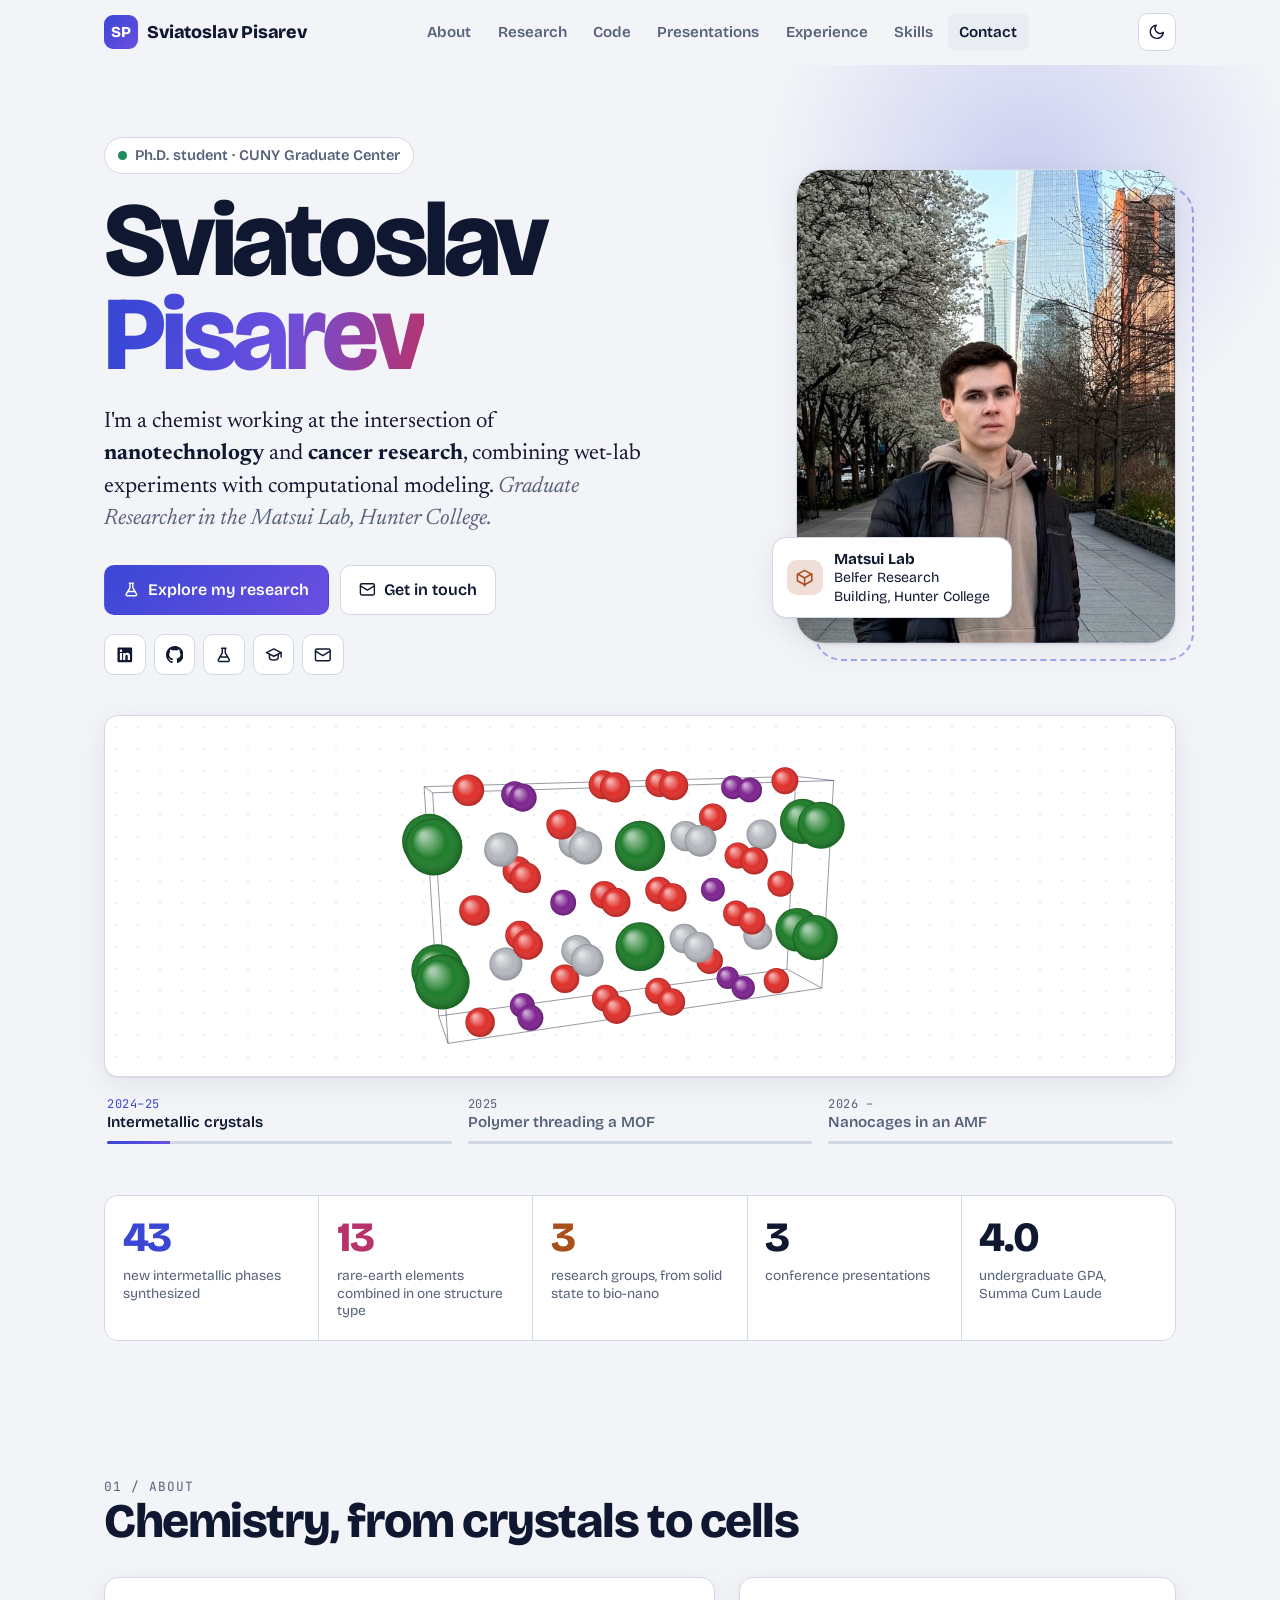
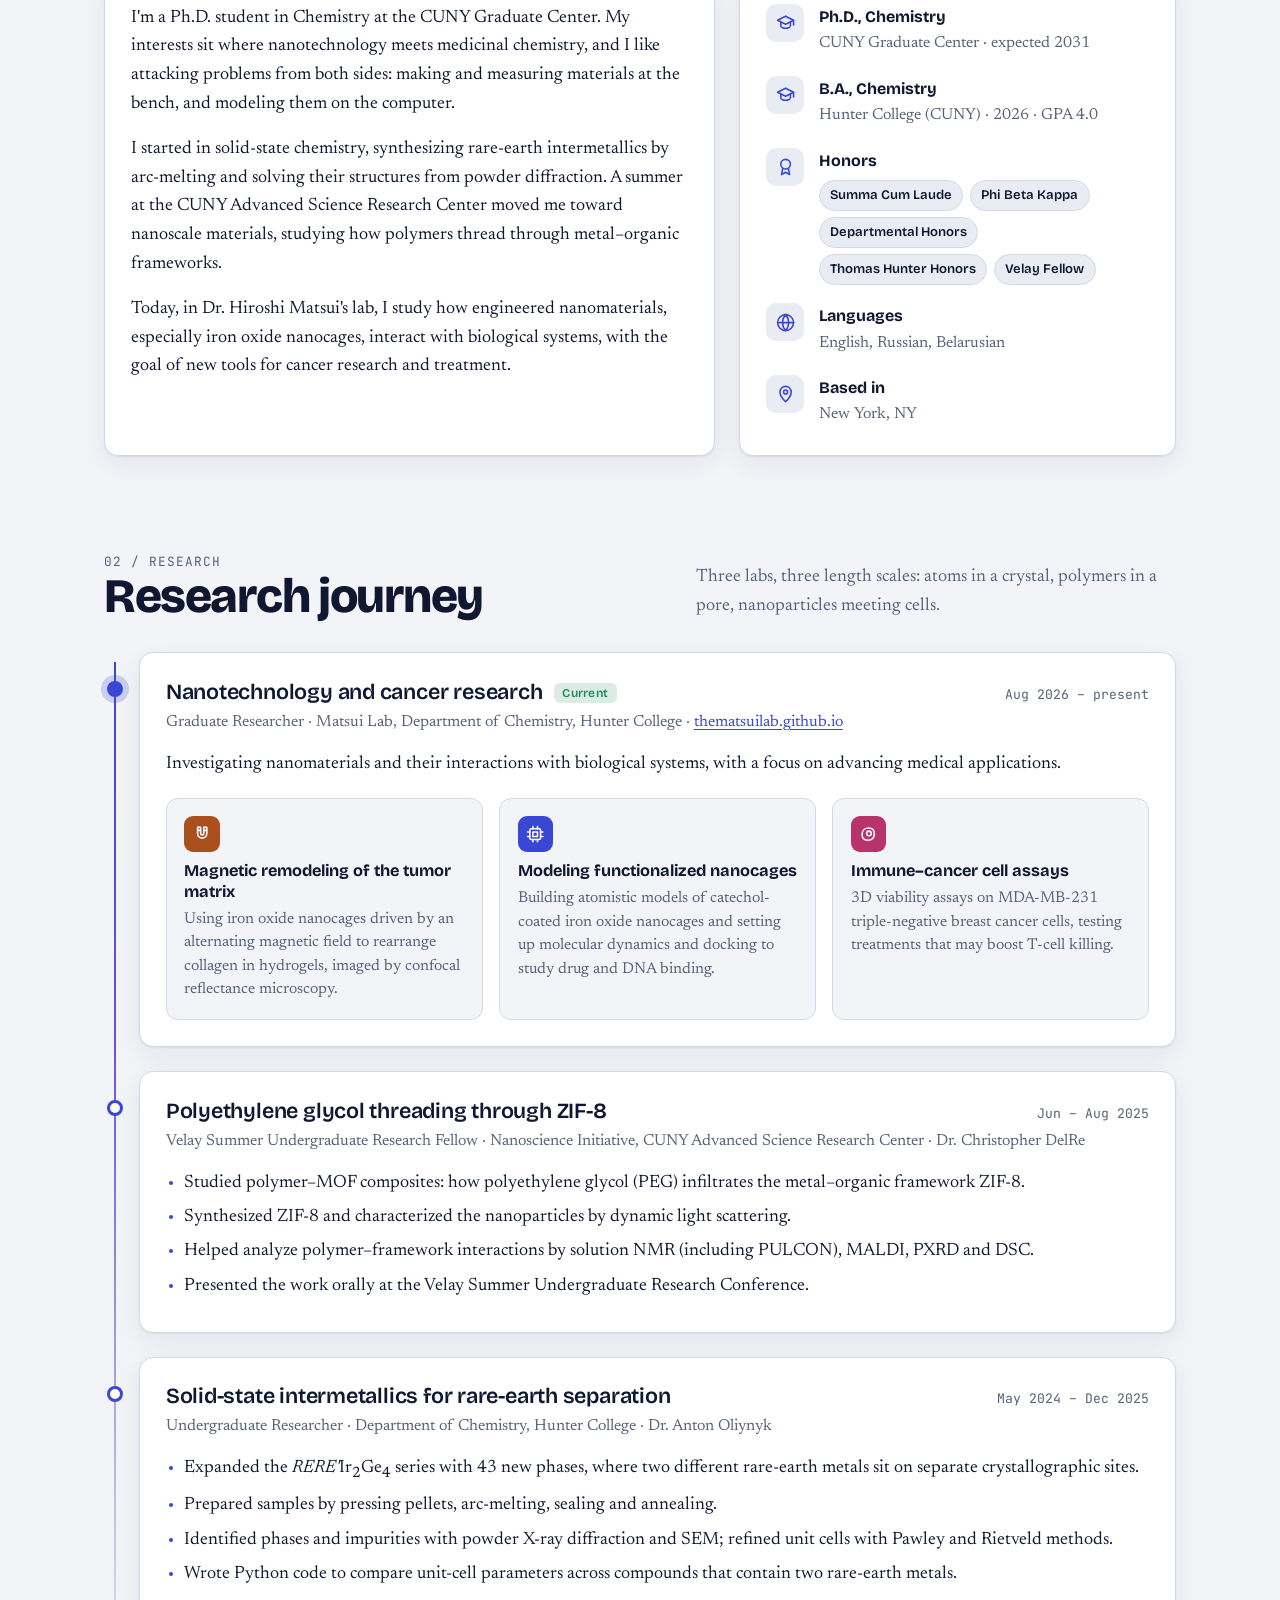
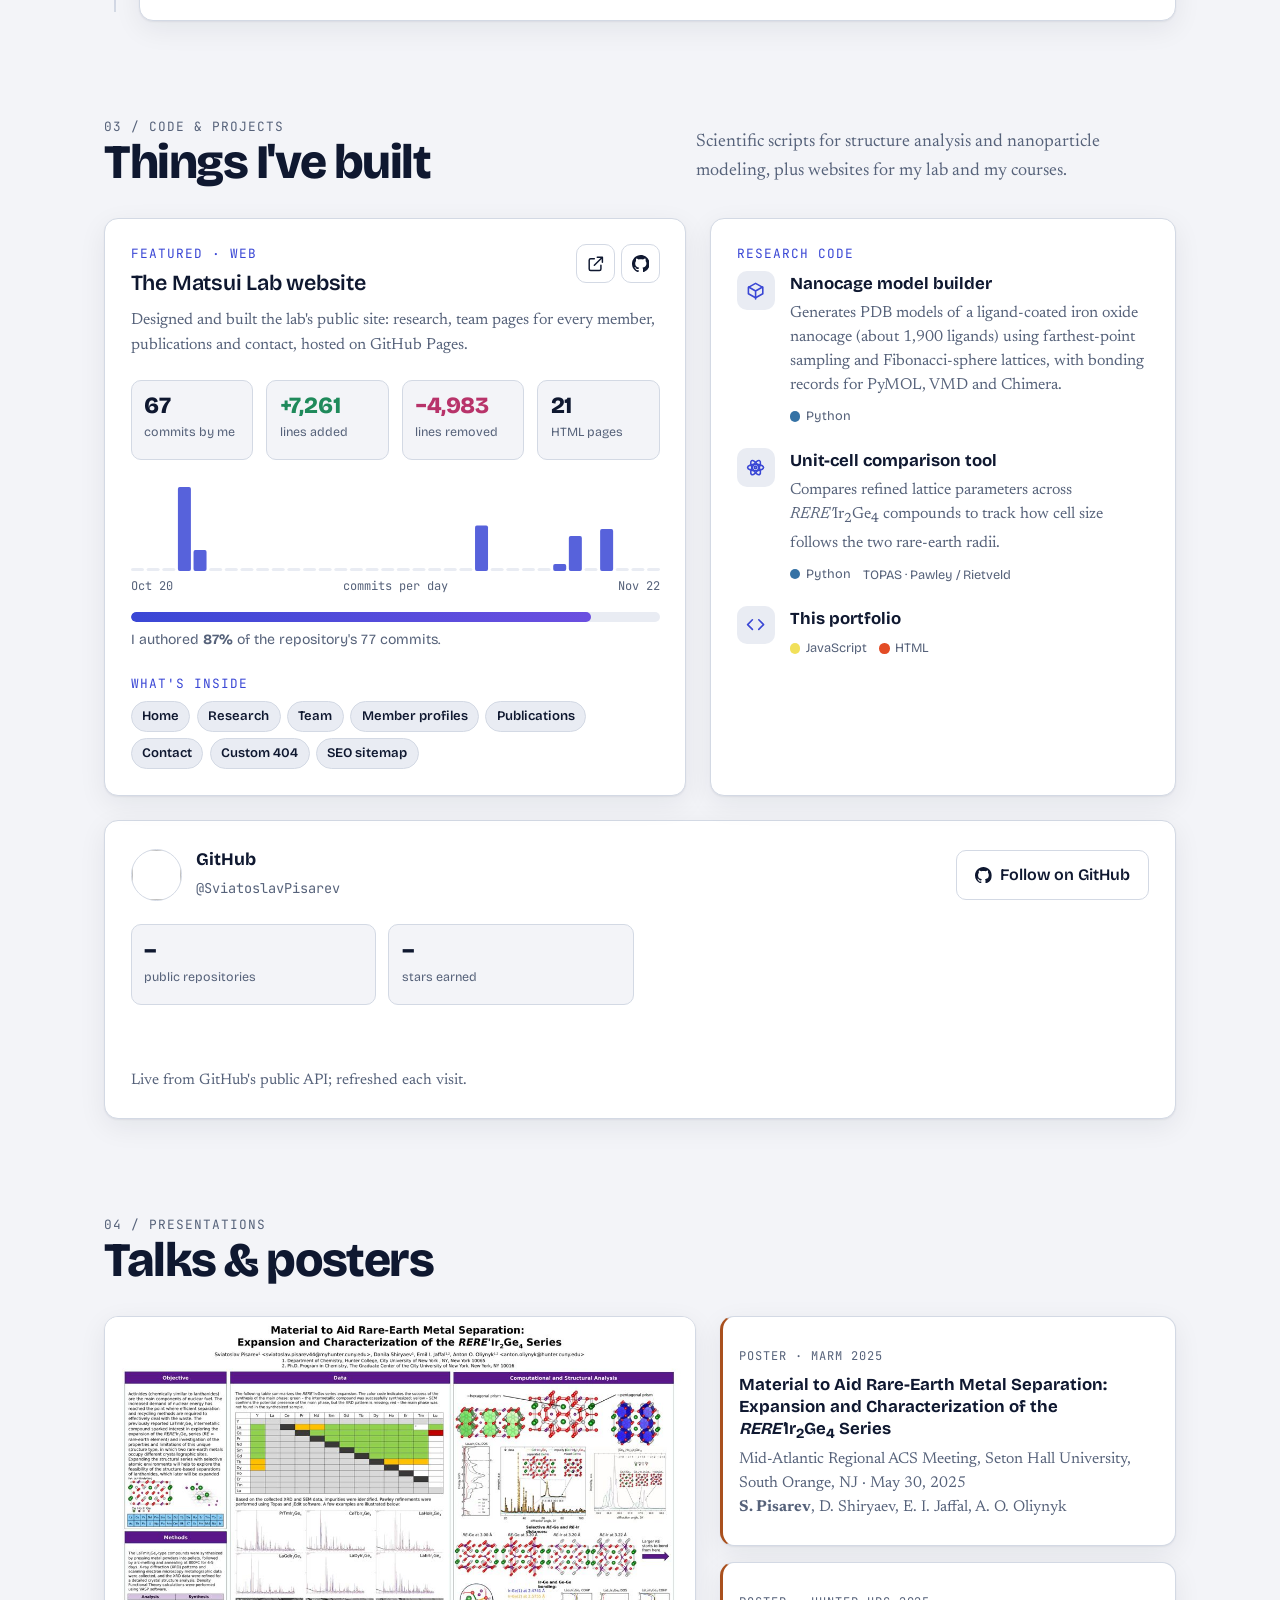
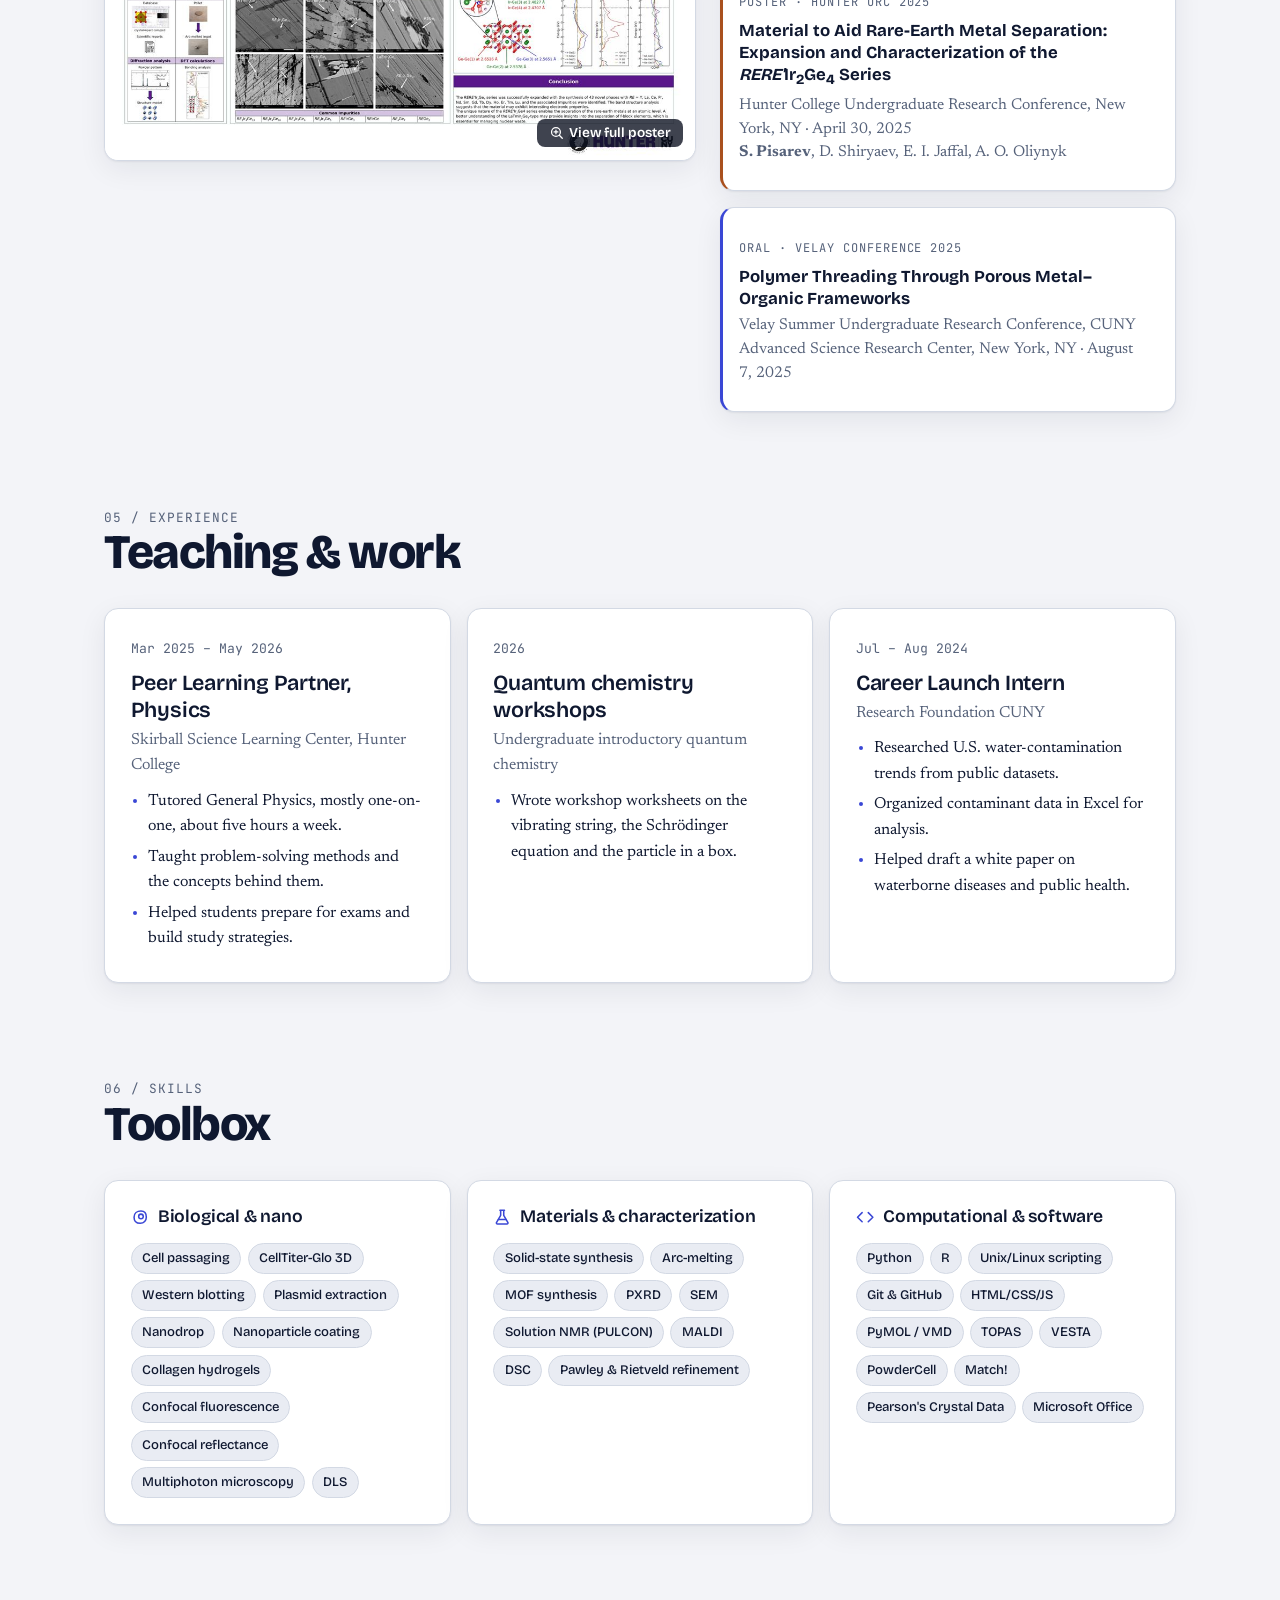
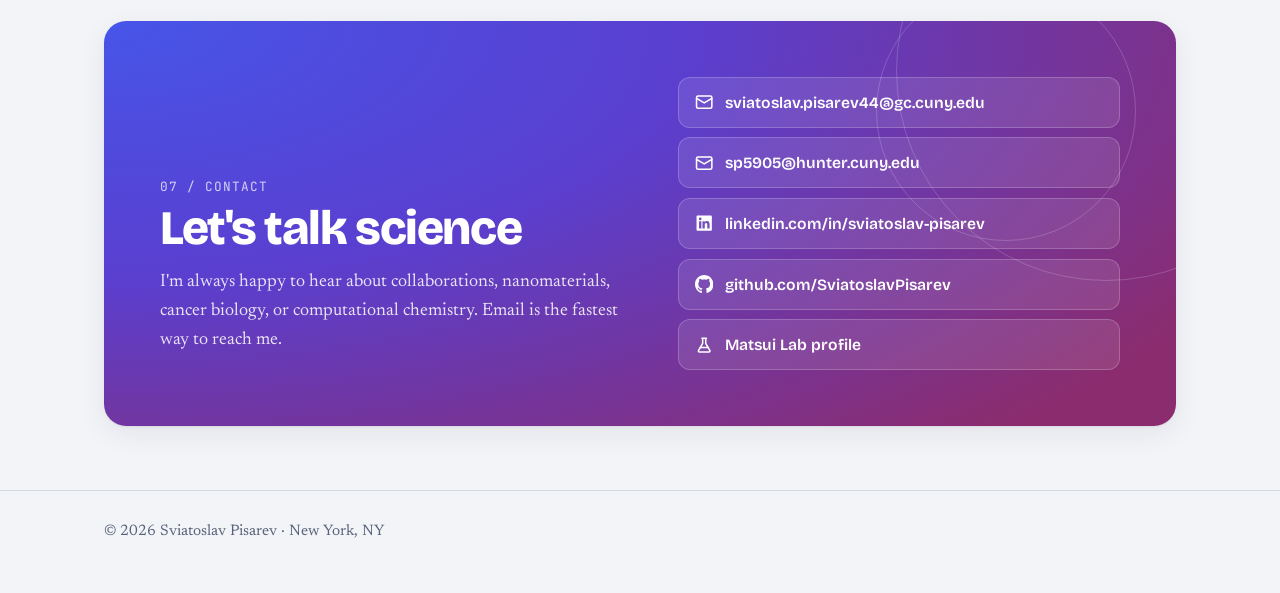
==== index.html @ 8efb7470 "Add files via upload" ====
<!DOCTYPE html>
<html lang="en">
<head>
<meta charset="utf-8">
<meta name="viewport" content="width=device-width, initial-scale=1, viewport-fit=cover">
<title>Sviatoslav Pisarev | Chemistry Ph.D. student</title>
<meta name="description" content="Sviatoslav Pisarev, Chemistry Ph.D. student at the CUNY Graduate Center and graduate researcher in the Matsui Lab, working at the intersection of nanotechnology and cancer research.">
<meta name="author" content="Sviatoslav Pisarev">
<meta property="og:type" content="profile">
<meta property="og:title" content="Sviatoslav Pisarev | Chemistry Ph.D. student">
<meta property="og:description" content="Nanotechnology and cancer research at the CUNY Graduate Center and the Matsui Lab, Hunter College.">
<meta property="og:image" content="assets/img/og.jpg">
<meta name="twitter:card" content="summary_large_image">
<meta name="theme-color" content="#3A47D5">
<link rel="icon" href="assets/img/favicon.svg" type="image/svg+xml">
<link rel="preconnect" href="https://fonts.googleapis.com">
<link rel="preconnect" href="https://fonts.gstatic.com" crossorigin>
<link href="https://fonts.googleapis.com/css2?family=Bricolage+Grotesque:opsz,wght@12..96,400;12..96,600;12..96,800&family=JetBrains+Mono:wght@400;600&family=Newsreader:ital,opsz,wght@0,6..72,400;0,6..72,500;1,6..72,400&display=swap" rel="stylesheet">
<link rel="stylesheet" href="assets/css/style.css">
<script>
  // Apply the saved or system theme before the page paints
  (function () {
    var t = null;
    try { t = localStorage.getItem("theme"); } catch (e) {}
    if (!t) t = window.matchMedia && matchMedia("(prefers-color-scheme: dark)").matches ? "dark" : "light";
    document.documentElement.setAttribute("data-theme", t);
  })();
</script>
</head>
<body>

<svg width="0" height="0" style="position:absolute" aria-hidden="true">
  <defs>
    <symbol id="i-linkedin" viewBox="0 0 24 24"><path fill="currentColor" d="M20.45 2H3.55C2.7 2 2 2.7 2 3.55v16.9C2 21.3 2.7 22 3.55 22h16.9c.85 0 1.55-.7 1.55-1.55V3.55C22 2.7 21.3 2 20.45 2zM8.3 19H5.3V9.5h3V19zM6.8 8.2a1.75 1.75 0 1 1 0-3.5 1.75 1.75 0 0 1 0 3.5zM19 19h-3v-4.6c0-1.1 0-2.5-1.5-2.5s-1.75 1.2-1.75 2.4V19h-3V9.5h2.85v1.3h.04c.4-.75 1.37-1.55 2.83-1.55 3.02 0 3.58 2 3.58 4.58V19z"/></symbol>
    <symbol id="i-github" viewBox="0 0 16 16"><path fill="currentColor" d="M8 0C3.58 0 0 3.58 0 8c0 3.54 2.29 6.53 5.47 7.59.4.07.55-.17.55-.38 0-.19-.01-.82-.01-1.49-2.01.37-2.53-.49-2.69-.94-.09-.23-.48-.94-.82-1.13-.28-.15-.68-.52-.01-.53.63-.01 1.08.58 1.23.82.72 1.21 1.87.87 2.33.66.07-.52.28-.87.51-1.07-1.78-.2-3.64-.89-3.64-3.95 0-.87.31-1.59.82-2.15-.08-.2-.36-1.02.08-2.12 0 0 .67-.21 2.2.82.64-.18 1.32-.27 2-.27.68 0 1.36.09 2 .27 1.53-1.04 2.2-.82 2.2-.82.44 1.1.16 1.92.08 2.12.51.56.82 1.27.82 2.15 0 3.07-1.87 3.75-3.65 3.95.29.25.54.73.54 1.48 0 1.07-.01 1.93-.01 2.2 0 .21.15.46.55.38A8.01 8.01 0 0 0 16 8c0-4.42-3.58-8-8-8z"/></symbol>
    <symbol id="i-mail" viewBox="0 0 24 24" fill="none" stroke="currentColor" stroke-width="2" stroke-linecap="round" stroke-linejoin="round"><rect x="2" y="4" width="20" height="16" rx="2"/><path d="m22 7-10 6L2 7"/></symbol>
    <symbol id="i-flask" viewBox="0 0 24 24" fill="none" stroke="currentColor" stroke-width="2" stroke-linecap="round" stroke-linejoin="round"><path d="M9 3h6M10 3v6.5L4.5 19A1.5 1.5 0 0 0 5.8 21h12.4a1.5 1.5 0 0 0 1.3-2L14 9.5V3"/><path d="M7 15h10"/></symbol>
    <symbol id="i-cap" viewBox="0 0 24 24" fill="none" stroke="currentColor" stroke-width="2" stroke-linecap="round" stroke-linejoin="round"><path d="M22 9 12 4 2 9l10 5 10-5z"/><path d="M6 11v5c0 1.5 2.7 3 6 3s6-1.5 6-3v-5M22 9v6"/></symbol>
    <symbol id="i-cube" viewBox="0 0 24 24" fill="none" stroke="currentColor" stroke-width="2" stroke-linecap="round" stroke-linejoin="round"><path d="M21 16V8l-9-5-9 5v8l9 5 9-5z"/><path d="m3.3 7.5 8.7 5 8.7-5M12 22.5v-10"/></symbol>
    <symbol id="i-code" viewBox="0 0 24 24" fill="none" stroke="currentColor" stroke-width="2" stroke-linecap="round" stroke-linejoin="round"><path d="m16 18 6-6-6-6M8 6l-6 6 6 6"/></symbol>
    <symbol id="i-atom" viewBox="0 0 24 24" fill="none" stroke="currentColor" stroke-width="2" stroke-linecap="round" stroke-linejoin="round"><circle cx="12" cy="12" r="1.5"/><ellipse cx="12" cy="12" rx="10" ry="4"/><ellipse cx="12" cy="12" rx="10" ry="4" transform="rotate(60 12 12)"/><ellipse cx="12" cy="12" rx="10" ry="4" transform="rotate(120 12 12)"/></symbol>
    <symbol id="i-cell" viewBox="0 0 24 24" fill="none" stroke="currentColor" stroke-width="2" stroke-linecap="round" stroke-linejoin="round"><path d="M4 12c0-5 4-8 9-8s7 4 7 8-3 8-8 8-8-3-8-8z"/><circle cx="13" cy="11" r="3"/></symbol>
    <symbol id="i-magnet" viewBox="0 0 24 24" fill="none" stroke="currentColor" stroke-width="2" stroke-linecap="round" stroke-linejoin="round"><path d="M6 3v8a6 6 0 0 0 12 0V3h-4v8a2 2 0 0 1-4 0V3z"/><path d="M6 7h4M14 7h4"/></symbol>
    <symbol id="i-ext" viewBox="0 0 24 24" fill="none" stroke="currentColor" stroke-width="2" stroke-linecap="round" stroke-linejoin="round"><path d="M14 3h7v7M10 14 21 3M19 14v5a2 2 0 0 1-2 2H5a2 2 0 0 1-2-2V7a2 2 0 0 1 2-2h5"/></symbol>
    <symbol id="i-zoom" viewBox="0 0 24 24" fill="none" stroke="currentColor" stroke-width="2" stroke-linecap="round" stroke-linejoin="round"><circle cx="11" cy="11" r="7"/><path d="m21 21-4.3-4.3M11 8v6M8 11h6"/></symbol>
    <symbol id="i-sun" viewBox="0 0 24 24" fill="none" stroke="currentColor" stroke-width="2" stroke-linecap="round" stroke-linejoin="round"><circle cx="12" cy="12" r="4"/><path d="M12 2v2M12 20v2M4.9 4.9l1.4 1.4M17.7 17.7l1.4 1.4M2 12h2M20 12h2M4.9 19.1l1.4-1.4M17.7 6.3l1.4-1.4"/></symbol>
    <symbol id="i-moon" viewBox="0 0 24 24" fill="none" stroke="currentColor" stroke-width="2" stroke-linecap="round" stroke-linejoin="round"><path d="M21 12.8A9 9 0 1 1 11.2 3a7 7 0 0 0 9.8 9.8z"/></symbol>
    <symbol id="i-menu" viewBox="0 0 24 24" fill="none" stroke="currentColor" stroke-width="2" stroke-linecap="round"><path d="M4 7h16M4 12h16M4 17h16"/></symbol>
    <symbol id="i-pin" viewBox="0 0 24 24" fill="none" stroke="currentColor" stroke-width="2" stroke-linecap="round" stroke-linejoin="round"><path d="M12 22s7-6.2 7-12a7 7 0 1 0-14 0c0 5.8 7 12 7 12z"/><circle cx="12" cy="10" r="2.5"/></symbol>
    <symbol id="i-award" viewBox="0 0 24 24" fill="none" stroke="currentColor" stroke-width="2" stroke-linecap="round" stroke-linejoin="round"><circle cx="12" cy="9" r="6"/><path d="m8.5 14 -1.5 8 5-3 5 3-1.5-8"/></symbol>
    <symbol id="i-globe" viewBox="0 0 24 24" fill="none" stroke="currentColor" stroke-width="2" stroke-linecap="round" stroke-linejoin="round"><circle cx="12" cy="12" r="10"/><path d="M2 12h20M12 2a15 15 0 0 1 0 20M12 2a15 15 0 0 0 0 20"/></symbol>
    <symbol id="i-chip" viewBox="0 0 24 24" fill="none" stroke="currentColor" stroke-width="2" stroke-linecap="round" stroke-linejoin="round"><rect x="5" y="5" width="14" height="14" rx="2"/><rect x="9" y="9" width="6" height="6"/><path d="M9 2v3M15 2v3M9 19v3M15 19v3M2 9h3M2 15h3M19 9h3M19 15h3"/></symbol>
    <symbol id="i-wrench" viewBox="0 0 24 24" fill="none" stroke="currentColor" stroke-width="2" stroke-linecap="round" stroke-linejoin="round"><path d="M14.7 6.3a4 4 0 0 0 5 5L22 14l-8 8-2.3-2.3a4 4 0 0 0-5-5L2 10l8-8z" transform="scale(.9) translate(1.3 1.3)"/></symbol>
    <symbol id="i-file" viewBox="0 0 24 24" fill="none" stroke="currentColor" stroke-width="2" stroke-linecap="round" stroke-linejoin="round"><path d="M14 2H6a2 2 0 0 0-2 2v16a2 2 0 0 0 2 2h12a2 2 0 0 0 2-2V8z"/><path d="M14 2v6h6M8 13h8M8 17h6"/></symbol>
    <symbol id="i-id" viewBox="0 0 24 24" fill="none" stroke="currentColor" stroke-width="2" stroke-linecap="round" stroke-linejoin="round"><circle cx="12" cy="12" r="10"/><path d="M8.5 8v8M12 8h1.8a4 4 0 0 1 0 8H12z"/></symbol>
    <symbol id="i-book" viewBox="0 0 24 24" fill="none" stroke="currentColor" stroke-width="2" stroke-linecap="round" stroke-linejoin="round"><path d="M4 19.5A2.5 2.5 0 0 1 6.5 17H20V3H6.5A2.5 2.5 0 0 0 4 5.5z"/><path d="M4 19.5A2.5 2.5 0 0 0 6.5 22H20v-5"/></symbol>
    <symbol id="i-star" viewBox="0 0 24 24" fill="currentColor"><path d="m12 2 3.1 6.3 6.9 1-5 4.9 1.2 6.8L12 17.8 5.8 21l1.2-6.8-5-4.9 6.9-1z"/></symbol>
    <symbol id="i-fork" viewBox="0 0 24 24" fill="none" stroke="currentColor" stroke-width="2" stroke-linecap="round" stroke-linejoin="round"><circle cx="6" cy="5" r="2"/><circle cx="18" cy="5" r="2"/><circle cx="12" cy="19" r="2"/><path d="M6 7v2a3 3 0 0 0 3 3h6a3 3 0 0 0 3-3V7M12 12v5"/></symbol>
  </defs>
</svg>

<a class="skip" href="#main">Skip to content</a>

<header class="bar" id="bar">
  <div class="wrap">
    <a class="mark" href="#top"><span class="mono">SP</span><span>Sviatoslav Pisarev</span></a>
    <nav class="primary" id="nav" aria-label="Sections">
      <ul>
        <li><a href="#about">About</a></li>
        <li><a href="#research">Research</a></li>
        <li><a href="#code">Code</a></li>
        <li><a href="#presentations">Presentations</a></li>
        <li><a href="#experience">Experience</a></li>
        <li><a href="#skills">Skills</a></li>
        <li><a href="#contact">Contact</a></li>
      </ul>
    </nav>
    <div class="bar-tools">
      <button class="icon-btn theme-btn" id="theme-btn" type="button" aria-label="Switch between light and dark theme">
        <svg class="moon"><use href="#i-moon"/></svg><svg class="sun"><use href="#i-sun"/></svg>
      </button>
      <button class="icon-btn menu-btn" id="menu-btn" type="button" aria-label="Open menu" aria-expanded="false" aria-controls="nav">
        <svg><use href="#i-menu"/></svg>
      </button>
    </div>
  </div>
</header>

<main id="main">
  <span id="top"></span>

  <!-- ============ HERO ============ -->
  <div class="hero">
    <div class="wrap">
      <div class="hero-grid">
        <div>
          <span class="eyebrow"><span class="pulse" aria-hidden="true"></span>Ph.D. student · CUNY Graduate Center</span>
          <h1>Sviatoslav<br><span class="grad">Pisarev</span></h1>
          <p class="lede">I'm a chemist working at the intersection of <strong>nanotechnology</strong> and <strong>cancer research</strong>, combining wet-lab experiments with computational modeling. <em>Graduate Researcher in the Matsui Lab, Hunter College.</em></p>
          <div class="cta">
            <a class="btn primary" href="#research"><svg><use href="#i-flask"/></svg>Explore my research</a>
            <a class="btn" href="mailto:sviatoslav.pisarev44@gc.cuny.edu"><svg><use href="#i-mail"/></svg>Get in touch</a>
            <a class="btn" id="cv-btn" href="#" hidden><svg><use href="#i-file"/></svg>CV</a>
          </div>
          <div class="socials">
            <a class="icon-btn" data-link="linkedin" href="https://www.linkedin.com/in/sviatoslav-pisarev/" rel="noopener" target="_blank" aria-label="LinkedIn" title="LinkedIn"><svg><use href="#i-linkedin"/></svg></a>
            <a class="icon-btn" data-link="github" href="https://github.com/SviatoslavPisarev" rel="noopener" target="_blank" aria-label="GitHub" title="GitHub"><svg><use href="#i-github"/></svg></a>
            <a class="icon-btn" data-link="lab" href="https://thematsuilab.github.io/" rel="noopener" target="_blank" aria-label="The Matsui Lab website" title="The Matsui Lab"><svg><use href="#i-flask"/></svg></a>
            <a class="icon-btn" data-link="gcProfile" href="https://www.gc.cuny.edu/people/sviatoslav-pisarev" rel="noopener" target="_blank" aria-label="CUNY Graduate Center profile" title="CUNY Graduate Center profile"><svg><use href="#i-cap"/></svg></a>
            <a class="icon-btn" data-link="orcid" href="#" rel="noopener" target="_blank" aria-label="ORCID" title="ORCID" hidden><svg><use href="#i-id"/></svg></a>
            <a class="icon-btn" data-link="scholar" href="#" rel="noopener" target="_blank" aria-label="Google Scholar" title="Google Scholar" hidden><svg><use href="#i-book"/></svg></a>
            <a class="icon-btn" href="mailto:sviatoslav.pisarev44@gc.cuny.edu" aria-label="Email" title="Email"><svg><use href="#i-mail"/></svg></a>
          </div>
        </div>

        <div class="portrait">
          <div class="frame"><img src="assets/img/profile.jpg" width="800" height="800" alt="Portrait of Sviatoslav Pisarev in Lower Manhattan."></div>
          <div class="badge">
            <span class="dot"><svg><use href="#i-cube"/></svg></span>
            <span><b>Matsui Lab</b>Belfer Research Building, Hunter College</span>
          </div>
        </div>
      </div>

      <figure class="scene reveal" id="journey" role="img" aria-label="Animated research journey: a rare-earth intermetallic crystal, a polymer threading through a metal–organic framework, and iron oxide nanocages in an alternating magnetic field.">
        <div class="stage"><canvas aria-hidden="true"></canvas></div>
        <div class="journey-steps">
          <button type="button"><span class="yr">2024–25</span><b>Intermetallic crystals</b><span class="track"><i></i></span></button>
          <button type="button"><span class="yr">2025</span><b>Polymer threading a MOF</b><span class="track"><i></i></span></button>
          <button type="button"><span class="yr">2026 –</span><b>Nanocages in an AMF</b><span class="track"><i></i></span></button>
        </div>
      </figure>

      <!-- ============ STATS ============ -->
      <div class="stats reveal" aria-label="Highlights">
        <div class="stat"><div class="num" data-count="43">43</div><div class="lbl">new intermetallic phases synthesized</div></div>
        <div class="stat"><div class="num" data-count="13">13</div><div class="lbl">rare-earth elements combined in one structure type</div></div>
        <div class="stat"><div class="num" data-count="3">3</div><div class="lbl">research groups, from solid state to bio-nano</div></div>
        <div class="stat"><div class="num" data-count="3">3</div><div class="lbl">conference presentations</div></div>
        <div class="stat"><div class="num" data-count="4.0" data-dec="1">4.0</div><div class="lbl">undergraduate GPA, Summa Cum Laude</div></div>
      </div>
    </div>
  </div>

  <div class="wrap">

    <!-- ============ ABOUT ============ -->
    <section class="block" id="about">
      <div class="sec-head reveal">
        <div><p class="kicker">01 / About</p><h2>Chemistry, from crystals to cells</h2></div>
      </div>
      <div class="about-grid">
        <div class="card prose reveal">
          <p>I'm a Ph.D. student in Chemistry at the CUNY Graduate Center. My interests sit where nanotechnology meets medicinal chemistry, and I like attacking problems from both sides: making and measuring materials at the bench, and modeling them on the computer.</p>
          <p>I started in solid-state chemistry, synthesizing rare-earth intermetallics by arc-melting and solving their structures from powder diffraction. A summer at the CUNY Advanced Science Research Center moved me toward nanoscale materials, studying how polymers thread through metal–organic frameworks.</p>
          <p style="margin-bottom:0">Today, in Dr. Hiroshi Matsui's lab, I study how engineered nanomaterials, especially iron oxide nanocages, interact with biological systems, with the goal of new tools for cancer research and treatment.</p>
        </div>
        <div class="card facts reveal">
          <div class="fact"><span class="ico"><svg><use href="#i-cap"/></svg></span><div><b>Ph.D., Chemistry</b><span>CUNY Graduate Center · expected 2031</span></div></div>
          <div class="fact"><span class="ico"><svg><use href="#i-cap"/></svg></span><div><b>B.A., Chemistry</b><span>Hunter College (CUNY) · 2026 · GPA 4.0</span></div></div>
          <div class="fact"><span class="ico"><svg><use href="#i-award"/></svg></span><div><b>Honors</b>
            <ul class="chips"><li>Summa Cum Laude</li><li>Phi Beta Kappa</li><li>Departmental Honors</li><li>Thomas Hunter Honors</li><li>Velay Fellow</li></ul></div></div>
          <div class="fact"><span class="ico"><svg><use href="#i-globe"/></svg></span><div><b>Languages</b><span>English, Russian, Belarusian</span></div></div>
          <div class="fact"><span class="ico"><svg><use href="#i-pin"/></svg></span><div><b>Based in</b><span>New York, NY</span></div></div>
        </div>
      </div>
    </section>

    <!-- ============ RESEARCH ============ -->
    <section class="block" id="research">
      <div class="sec-head reveal">
        <div><p class="kicker">02 / Research</p><h2>Research journey</h2></div>
        <p>Three labs, three length scales: atoms in a crystal, polymers in a pore, nanoparticles meeting cells.</p>
      </div>

      <div class="timeline">
        <article class="tl-item now card reveal">
          <div class="tl-top">
            <h3>Nanotechnology and cancer research <span class="tag">Current</span></h3>
            <span class="when">Aug 2026 – present</span>
          </div>
          <p class="where">Graduate Researcher · Matsui Lab, Department of Chemistry, Hunter College · <a href="https://thematsuilab.github.io/" target="_blank" rel="noopener">thematsuilab.github.io</a></p>
          <p style="margin-bottom:0">Investigating nanomaterials and their interactions with biological systems, with a focus on advancing medical applications.</p>
          <div class="projects-now">
            <div class="mini">
              <span class="ico c1"><svg><use href="#i-magnet"/></svg></span>
              <h4>Magnetic remodeling of the tumor matrix</h4>
              <p>Using iron oxide nanocages driven by an alternating magnetic field to rearrange collagen in hydrogels, imaged by confocal reflectance microscopy.</p>
            </div>
            <div class="mini">
              <span class="ico c2"><svg><use href="#i-chip"/></svg></span>
              <h4>Modeling functionalized nanocages</h4>
              <p>Building atomistic models of catechol-coated iron oxide nanocages and setting up molecular dynamics and docking to study drug and DNA binding.</p>
            </div>
            <div class="mini">
              <span class="ico c3"><svg><use href="#i-cell"/></svg></span>
              <h4>Immune–cancer cell assays</h4>
              <p>3D viability assays on MDA-MB-231 triple-negative breast cancer cells, testing treatments that may boost T-cell killing.</p>
            </div>
          </div>
        </article>

        <article class="tl-item card reveal">
          <div class="tl-top">
            <h3>Polyethylene glycol threading through ZIF-8</h3>
            <span class="when">Jun – Aug 2025</span>
          </div>
          <p class="where">Velay Summer Undergraduate Research Fellow · Nanoscience Initiative, CUNY Advanced Science Research Center · Dr. Christopher DelRe</p>
          <ul>
            <li>Studied polymer–MOF composites: how polyethylene glycol (PEG) infiltrates the metal–organic framework ZIF-8.</li>
            <li>Synthesized ZIF-8 and characterized the nanoparticles by dynamic light scattering.</li>
            <li>Helped analyze polymer–framework interactions by solution NMR (including PULCON), MALDI, PXRD and DSC.</li>
            <li>Presented the work orally at the Velay Summer Undergraduate Research Conference.</li>
          </ul>
        </article>

        <article class="tl-item card reveal">
          <div class="tl-top">
            <h3>Solid-state intermetallics for rare-earth separation</h3>
            <span class="when">May 2024 – Dec 2025</span>
          </div>
          <p class="where">Undergraduate Researcher · Department of Chemistry, Hunter College · Dr. Anton Oliynyk</p>
          <ul>
            <li>Expanded the <i>RERE'</i>Ir<sub>2</sub>Ge<sub>4</sub> series with 43 new phases, where two different rare-earth metals sit on separate crystallographic sites.</li>
            <li>Prepared samples by pressing pellets, arc-melting, sealing and annealing.</li>
            <li>Identified phases and impurities with powder X-ray diffraction and SEM; refined unit cells with Pawley and Rietveld methods.</li>
            <li>Wrote Python code to compare unit-cell parameters across compounds that contain two rare-earth metals.</li>
          </ul>
        </article>
      </div>
    </section>

    <!-- ============ CODE ============ -->
    <section class="block" id="code">
      <div class="sec-head reveal">
        <div><p class="kicker">03 / Code &amp; projects</p><h2>Things I've built</h2></div>
        <p>Scientific scripts for structure analysis and nanoparticle modeling, plus websites for my lab and my courses.</p>
      </div>

      <div class="code-grid">
        <div class="card reveal" id="labsite">
          <div class="repo-head">
            <div>
              <p class="kicker" style="margin-bottom:.3rem">Featured · Web</p>
              <h3>The Matsui Lab website</h3>
            </div>
            <div class="links">
              <a class="icon-btn" href="https://thematsuilab.github.io/" target="_blank" rel="noopener" aria-label="Open the live site" title="Live site"><svg><use href="#i-ext"/></svg></a>
              <a class="icon-btn" href="https://github.com/TheMatsuiLab/TheMatsuiLab.github.io" target="_blank" rel="noopener" aria-label="View the repository on GitHub" title="Repository"><svg><use href="#i-github"/></svg></a>
            </div>
          </div>
          <p style="margin:.7rem 0 0;color:var(--muted);font-size:1rem">Designed and built the lab's public site: research, team pages for every member, publications and contact, hosted on GitHub Pages.</p>
          <div class="kv">
            <div><b data-count="67">67</b><span>commits by me</span></div>
            <div><b class="plus">+<span data-count="7261">7,261</span></b><span>lines added</span></div>
            <div><b class="minus">−<span data-count="4983">4,983</span></b><span>lines removed</span></div>
            <div><b data-count="21">21</b><span>HTML pages</span></div>
          </div>
          <div class="bars-wrap">
            <svg class="bars" id="lab-bars" viewBox="0 0 600 90" preserveAspectRatio="none" role="img" aria-label="Commits per day, October 20 to November 22, 2026"></svg>
            <div class="bars-cap"><span>Oct 20</span><span>commits per day</span><span>Nov 22</span></div>
          </div>
          <div class="share">
            <div class="share-bar"><i id="share-fill" style="--w:87%"></i></div>
            <div class="share-cap">I authored <b>87%</b> of the repository's 77 commits.</div>
          </div>
          <p class="kicker" style="margin:1.4rem 0 .2rem">What's inside</p>
          <ul class="chips"><li>Home</li><li>Research</li><li>Team</li><li>Member profiles</li><li>Publications</li><li>Contact</li><li>Custom 404</li><li>SEO sitemap</li></ul>
        </div>

        <div class="card reveal">
          <p class="kicker">Research code</p>
          <div class="proj-list">
            <div class="proj">
              <span class="ico"><svg><use href="#i-cube"/></svg></span>
              <div>
                <h4>Nanocage model builder</h4>
                <p>Generates PDB models of a ligand-coated iron oxide nanocage (about 1,900 ligands) using farthest-point sampling and Fibonacci-sphere lattices, with bonding records for PyMOL, VMD and Chimera.</p>
                <span class="lang"><i style="background:#3572A5"></i>Python</span>
              </div>
            </div>
            <div class="proj">
              <span class="ico"><svg><use href="#i-atom"/></svg></span>
              <div>
                <h4>Unit-cell comparison tool</h4>
                <p>Compares refined lattice parameters across <i>RERE'</i>Ir<sub>2</sub>Ge<sub>4</sub> compounds to track how cell size follows the two rare-earth radii.</p>
                <span class="lang"><i style="background:#3572A5"></i>Python</span><span class="lang">TOPAS · Pawley / Rietveld</span>
              </div>
            </div>
            <div class="proj">
              <span class="ico"><svg><use href="#i-code"/></svg></span>
              <div>
                <h4>This portfolio</h4>
                <span class="lang"><i style="background:#F1E05A"></i>JavaScript</span><span class="lang"><i style="background:#E34C26"></i>HTML</span>
              </div>
            </div>
          </div>
        </div>
      </div>

      <!-- Live GitHub panel: filled in by main.js when a username is known -->
      <div class="card gh reveal" id="gh" hidden>
        <div class="gh-top">
          <div class="gh-user">
            <img id="gh-avatar" alt="" width="52" height="52">
            <div><b id="gh-name">GitHub</b><span id="gh-login"></span></div>
          </div>
          <a class="btn" id="gh-link" href="#" target="_blank" rel="noopener"><svg><use href="#i-github"/></svg>Follow on GitHub</a>
        </div>
        <div class="kv gh-kv">
          <div><b id="gh-contrib">–</b><span>contributions, last 12 months</span></div>
          <div><b id="gh-repos">–</b><span>public repositories</span></div>
          <div><b id="gh-streak">–</b><span>longest streak (days)</span></div>
          <div><b id="gh-stars">–</b><span>stars earned</span></div>
        </div>
        <div class="heat-wrap" id="heat-wrap"><div class="skeleton" style="height:118px"></div></div>
        <div class="heat-legend" id="heat-legend" hidden>
          <span id="heat-range"></span>
          <span class="scale">Less <i style="background:var(--heat-0)"></i><i data-l="1"></i><i data-l="2"></i><i data-l="3"></i><i data-l="4"></i> More</span>
        </div>
        <div id="gh-langs-wrap" hidden>
          <div class="langbar" id="gh-langbar"></div>
          <div class="langs" id="gh-langs"></div>
        </div>
        <div class="repos" id="gh-repos-list"></div>
        <p class="gh-note">Live from GitHub's public API; refreshed each visit.</p>
      </div>
    </section>

    <!-- ============ PRESENTATIONS ============ -->
    <section class="block" id="presentations">
      <div class="sec-head reveal">
        <div><p class="kicker">04 / Presentations</p><h2>Talks &amp; posters</h2></div>
      </div>
      <div class="pres-grid">
        <figure class="reveal" style="margin:0">
          <button class="poster-open" id="poster-open" type="button" aria-label="Open the poster full size">
            <img src="assets/img/poster-rereir2ge4-thumb.jpg" width="1100" height="825" alt="Research poster: Material to Aid Rare-Earth Metal Separation: Expansion and Characterization of the RERE'Ir2Ge4 Series, with objective, methods, data tables, diffraction patterns, electron micrographs and bonding analysis.">
            <span class="hint"><svg><use href="#i-zoom"/></svg>View full poster</span>
          </button>
        </figure>
        <div class="talks">
          <div class="talk poster card reveal">
            <span class="type">Poster · MARM 2025</span>
            <h4>Material to Aid Rare-Earth Metal Separation: Expansion and Characterization of the <i>RERE'</i>Ir<sub>2</sub>Ge<sub>4</sub> Series</h4>
            <p>Mid-Atlantic Regional ACS Meeting, Seton Hall University, South Orange, NJ · May 30, 2025<br><b>S. Pisarev</b>, D. Shiryaev, E. I. Jaffal, A. O. Oliynyk</p>
          </div>
          <div class="talk poster card reveal">
            <span class="type">Poster · Hunter URC 2025</span>
            <h4>Material to Aid Rare-Earth Metal Separation: Expansion and Characterization of the <i>RERE'</i>Ir<sub>2</sub>Ge<sub>4</sub> Series</h4>
            <p>Hunter College Undergraduate Research Conference, New York, NY · April 30, 2025<br><b>S. Pisarev</b>, D. Shiryaev, E. I. Jaffal, A. O. Oliynyk</p>
          </div>
          <div class="talk card reveal">
            <span class="type">Oral · Velay Conference 2025</span>
            <h4>Polymer Threading Through Porous Metal–Organic Frameworks</h4>
            <p>Velay Summer Undergraduate Research Conference, CUNY Advanced Science Research Center, New York, NY · August 7, 2025</p>
          </div>
        </div>
      </div>
    </section>

    <!-- ============ EXPERIENCE ============ -->
    <section class="block" id="experience">
      <div class="sec-head reveal">
        <div><p class="kicker">05 / Experience</p><h2>Teaching &amp; work</h2></div>
      </div>
      <div class="exp-grid">
        <div class="card reveal">
          <span class="when">Mar 2025 – May 2026</span>
          <h3 style="margin-top:.4rem">Peer Learning Partner, Physics</h3>
          <p class="where">Skirball Science Learning Center, Hunter College</p>
          <ul>
            <li>Tutored General Physics, mostly one-on-one, about five hours a week.</li>
            <li>Taught problem-solving methods and the concepts behind them.</li>
            <li>Helped students prepare for exams and build study strategies.</li>
          </ul>
        </div>
        <div class="card reveal">
          <span class="when">2026</span>
          <h3 style="margin-top:.4rem">Quantum chemistry workshops</h3>
          <p class="where">Undergraduate introductory quantum chemistry</p>
          <ul>
            <li>Wrote workshop worksheets on the vibrating string, the Schrödinger equation and the particle in a box.</li>
          </ul>
        </div>
        <div class="card reveal">
          <span class="when">Jul – Aug 2024</span>
          <h3 style="margin-top:.4rem">Career Launch Intern</h3>
          <p class="where">Research Foundation CUNY</p>
          <ul>
            <li>Researched U.S. water-contamination trends from public datasets.</li>
            <li>Organized contaminant data in Excel for analysis.</li>
            <li>Helped draft a white paper on waterborne diseases and public health.</li>
          </ul>
        </div>
      </div>
    </section>

    <!-- ============ SKILLS ============ -->
    <section class="block" id="skills">
      <div class="sec-head reveal">
        <div><p class="kicker">06 / Skills</p><h2>Toolbox</h2></div>
      </div>
      <div class="skills-grid">
        <div class="card reveal">
          <h3><svg><use href="#i-cell"/></svg>Biological &amp; nano</h3>
          <ul class="chips">
            <li>Cell passaging</li><li>CellTiter-Glo 3D</li><li>Western blotting</li><li>Plasmid extraction</li><li>Nanodrop</li>
            <li>Nanoparticle coating</li><li>Collagen hydrogels</li><li>Confocal fluorescence</li><li>Confocal reflectance</li><li>Multiphoton microscopy</li><li>DLS</li>
          </ul>
        </div>
        <div class="card reveal">
          <h3><svg><use href="#i-flask"/></svg>Materials &amp; characterization</h3>
          <ul class="chips">
            <li>Solid-state synthesis</li><li>Arc-melting</li><li>MOF synthesis</li><li>PXRD</li><li>SEM</li><li>Solution NMR (PULCON)</li>
            <li>MALDI</li><li>DSC</li><li>Pawley &amp; Rietveld refinement</li>
          </ul>
        </div>
        <div class="card reveal">
          <h3><svg><use href="#i-code"/></svg>Computational &amp; software</h3>
          <ul class="chips">
            <li>Python</li><li>R</li><li>Unix/Linux scripting</li><li>Git &amp; GitHub</li><li>HTML/CSS/JS</li>
            <li>PyMOL / VMD</li><li>TOPAS</li><li>VESTA</li><li>PowderCell</li><li>Match!</li><li>Pearson's Crystal Data</li><li>Microsoft Office</li>
          </ul>
        </div>
      </div>
    </section>

    <!-- ============ CONTACT ============ -->
    <section class="block" id="contact">
      <div class="contact reveal">
        <span class="orb a" aria-hidden="true"></span><span class="orb b" aria-hidden="true"></span>
        <div class="contact-grid">
          <div>
            <p class="kicker">07 / Contact</p>
            <h2>Let's talk science</h2>
            <p style="margin-top:1rem">I'm always happy to hear about collaborations, nanomaterials, cancer biology, or computational chemistry. Email is the fastest way to reach me.</p>
          </div>
          <div class="contact-links">
            <a href="mailto:sviatoslav.pisarev44@gc.cuny.edu"><svg><use href="#i-mail"/></svg>sviatoslav.pisarev44@gc.cuny.edu</a>
            <a href="mailto:sp5905@hunter.cuny.edu"><svg><use href="#i-mail"/></svg>sp5905@hunter.cuny.edu</a>
            <a href="https://www.linkedin.com/in/sviatoslav-pisarev/" target="_blank" rel="noopener"><svg><use href="#i-linkedin"/></svg>linkedin.com/in/sviatoslav-pisarev</a>
            <a data-link="github" href="https://github.com/SviatoslavPisarev" target="_blank" rel="noopener"><svg><use href="#i-github"/></svg><span>github.com/SviatoslavPisarev</span></a>
            <a href="https://thematsuilab.github.io/members/sviatoslav-pisarev.html" target="_blank" rel="noopener"><svg><use href="#i-flask"/></svg>Matsui Lab profile</a>
          </div>
        </div>
      </div>
    </section>
  </div>
</main>

<footer>
  <div class="wrap">
    <span>© <span id="year">2026</span> Sviatoslav Pisarev · New York, NY</span>
  </div>
</footer>

<dialog id="poster-dialog" aria-label="Research poster, full size">
  <div class="dlg-bar">
    <span>RERE'Ir₂Ge₄ poster</span>
    <div>
      <button type="button" id="poster-zoom">Zoom in</button>
      <a href="assets/img/poster-rereir2ge4.jpg" download>Download</a>
      <button type="button" id="poster-close">Close</button>
    </div>
  </div>
  <div class="dlg-scroll" id="poster-scroll">
    <img id="poster-big" alt="Research poster on the RERE'Ir2Ge4 series, full size.">
  </div>
</dialog>

<script src="assets/js/config.js"></script>
<script src="assets/js/journey.js"></script>
<script src="assets/js/main.js"></script>
</body>
</html>
---- assets/css/style.css ----
/* ============ Tokens ============ */
:root {
  --bg: #F3F4F8;
  --bg-2: #E9ECF3;
  --card: #FFFFFF;
  --ink: #0F1830;
  --muted: #56627A;
  --rule: #D3D9E4;
  --accent: #3A47D5;
  --accent-2: #6B4FE0;
  --accent-ink: #FFFFFF;
  --cell: #B8336A;
  --cage: #A9501E;
  --good: #1F8A5B;
  --heat-0: #E3E7EF;
  --shadow: 0 1px 2px rgba(15, 24, 48, .06), 0 8px 28px rgba(15, 24, 48, .07);
  --display: "Bricolage Grotesque", "Helvetica Neue", Arial, sans-serif;
  --body: "Newsreader", Georgia, "Times New Roman", serif;
  --mono: "JetBrains Mono", ui-monospace, SFMono-Regular, Menlo, monospace;
  --radius: 14px;
  color-scheme: light;
}
:root[data-theme="dark"] {
  --bg: #0B1222;
  --bg-2: #111A2E;
  --card: #131D33;
  --ink: #E8EDF7;
  --muted: #98A4BB;
  --rule: #26344F;
  --accent: #93A3FF;
  --accent-2: #B49CFF;
  --accent-ink: #0B1222;
  --cell: #F27BB0;
  --cage: #F0A15E;
  --good: #5FD39A;
  --heat-0: #1A2540;
  --shadow: 0 1px 2px rgba(0, 0, 0, .3), 0 10px 30px rgba(0, 0, 0, .25);
  color-scheme: dark;
}

/* ============ Base ============ */
*, *::before, *::after { box-sizing: border-box; }
[hidden] { display: none !important; }
html { scroll-behavior: smooth; scroll-padding-top: 4.5rem; }
body {
  margin: 0;
  background: var(--bg);
  color: var(--ink);
  font-family: var(--body);
  font-size: 1.125rem;
  line-height: 1.6;
  -webkit-font-smoothing: antialiased;
  transition: background-color .3s ease, color .3s ease;
}
img { max-width: 100%; display: block; }
a { color: var(--accent); text-underline-offset: 3px; text-decoration-thickness: 1px; }
a:hover { text-decoration-thickness: 2px; }
:focus-visible { outline: 3px solid var(--accent); outline-offset: 3px; border-radius: 4px; }
.wrap { max-width: 1120px; margin: 0 auto; padding: 0 1.5rem; }
.skip { position: absolute; left: -999px; top: 0; background: var(--accent); color: var(--accent-ink); padding: .5rem 1rem; z-index: 100; }
.skip:focus { left: 1rem; top: 1rem; }
.sr-only { position: absolute; width: 1px; height: 1px; overflow: hidden; clip: rect(0 0 0 0); white-space: nowrap; }

/* ============ Header ============ */
header.bar {
  position: sticky; top: 0; z-index: 50;
  background: color-mix(in srgb, var(--bg) 82%, transparent);
  backdrop-filter: saturate(1.4) blur(10px);
  -webkit-backdrop-filter: saturate(1.4) blur(10px);
  border-bottom: 1px solid transparent;
  transition: border-color .2s;
}
header.bar.scrolled { border-bottom-color: var(--rule); }
header.bar .wrap { display: flex; align-items: center; justify-content: space-between; gap: 1rem; min-height: 4rem; }
.mark { display: flex; align-items: center; gap: .6rem; font-family: var(--display); font-weight: 800; color: var(--ink); text-decoration: none; letter-spacing: -.01em; }
.mark .mono { display: grid; place-items: center; width: 2.1rem; height: 2.1rem; border-radius: 9px; background: linear-gradient(135deg, var(--accent), var(--accent-2)); color: var(--accent-ink); font-size: .95rem; }
nav.primary ul { display: flex; gap: .25rem; list-style: none; margin: 0; padding: 0; }
nav.primary a {
  display: block; padding: .4rem .7rem; border-radius: 8px;
  font-family: var(--display); font-size: .95rem; font-weight: 600; color: var(--muted); text-decoration: none;
}
nav.primary a:hover, nav.primary a.active { color: var(--ink); background: var(--bg-2); }
.bar-tools { display: flex; align-items: center; gap: .4rem; }
.icon-btn {
  display: inline-grid; place-items: center; width: 2.4rem; height: 2.4rem; border-radius: 10px;
  border: 1px solid var(--rule); background: var(--card); color: var(--ink); cursor: pointer;
}
.icon-btn:hover { border-color: var(--accent); color: var(--accent); }
.icon-btn svg { width: 1.1rem; height: 1.1rem; }
.menu-btn { display: none; }
.theme-btn .sun { display: none; }
:root[data-theme="dark"] .theme-btn .sun { display: block; }
:root[data-theme="dark"] .theme-btn .moon { display: none; }

/* ============ Hero ============ */
.hero { position: relative; padding: 4.5rem 0 2.5rem; overflow: hidden; }
.hero::before {
  content: ""; position: absolute; inset: -20% -10% auto auto; width: 60vw; height: 60vw; max-width: 760px; max-height: 760px;
  background: radial-gradient(closest-side, color-mix(in srgb, var(--accent) 22%, transparent), transparent 70%);
  pointer-events: none; z-index: 0;
}
.hero-grid { position: relative; z-index: 1; display: grid; grid-template-columns: 1.35fr .9fr; gap: 3rem; align-items: center; }
.eyebrow {
  display: inline-flex; align-items: center; gap: .55rem;
  font-family: var(--display); font-weight: 600; font-size: .92rem; color: var(--muted);
  padding: .35rem .8rem; border: 1px solid var(--rule); border-radius: 999px; background: var(--card);
}
.pulse { width: .55rem; height: .55rem; border-radius: 50%; background: var(--good); box-shadow: 0 0 0 0 color-mix(in srgb, var(--good) 60%, transparent); animation: pulse 2.2s infinite; }
@keyframes pulse { 70% { box-shadow: 0 0 0 9px transparent; } 100% { box-shadow: 0 0 0 0 transparent; } }
h1 {
  font-family: var(--display); font-weight: 800; letter-spacing: -.04em;
  font-size: clamp(3rem, 8.2vw, 6.6rem); line-height: .9; margin: 1.2rem 0 0;
}
h1 .grad { background: linear-gradient(100deg, var(--accent) 10%, var(--accent-2) 55%, var(--cell)); -webkit-background-clip: text; background-clip: text; color: transparent; }
.lede { font-size: clamp(1.2rem, 2vw, 1.4rem); line-height: 1.45; max-width: 34rem; margin: 1.5rem 0 0; }
.lede em { color: var(--muted); }
.cta { display: flex; flex-wrap: wrap; gap: .7rem; margin-top: 1.8rem; }
.btn {
  display: inline-flex; align-items: center; gap: .5rem;
  font-family: var(--display); font-weight: 600; font-size: 1rem;
  padding: .7rem 1.15rem; border-radius: 10px; text-decoration: none;
  border: 1.5px solid var(--rule); color: var(--ink); background: var(--card);
  transition: transform .15s ease, border-color .15s ease, box-shadow .15s ease;
}
.btn svg { width: 1.05rem; height: 1.05rem; }
.btn:hover { transform: translateY(-2px); border-color: var(--accent); box-shadow: var(--shadow); text-decoration: none; }
.btn.primary { background: linear-gradient(135deg, var(--accent), var(--accent-2)); border-color: transparent; color: var(--accent-ink); }
.socials { display: flex; flex-wrap: wrap; gap: .5rem; margin-top: 1.2rem; }
.socials a { width: 2.6rem; height: 2.6rem; }

.portrait { position: relative; justify-self: end; width: min(100%, 380px); }
.portrait .frame {
  position: relative; border-radius: 28px; overflow: hidden; aspect-ratio: 4 / 5;
  box-shadow: var(--shadow); border: 1px solid var(--rule);
}
.portrait img { width: 100%; height: 100%; object-fit: cover; object-position: 50% 30%; }
.portrait::before {
  content: ""; position: absolute; inset: 1.1rem -1.1rem -1.1rem 1.1rem; border-radius: 28px;
  border: 2px dashed color-mix(in srgb, var(--accent) 45%, transparent); z-index: -1;
}
.badge {
  position: absolute; left: -1.5rem; bottom: 1.6rem; max-width: 15rem;
  display: flex; gap: .7rem; align-items: center;
  background: var(--card); border: 1px solid var(--rule); border-radius: 14px; padding: .7rem .9rem;
  box-shadow: var(--shadow); font-family: var(--display); font-size: .88rem; line-height: 1.3;
}
.badge b { display: block; font-size: .95rem; }
.badge .dot { flex: none; width: 2.2rem; height: 2.2rem; border-radius: 10px; display: grid; place-items: center; background: color-mix(in srgb, var(--cage) 18%, transparent); color: var(--cage); }
.badge .dot svg { width: 1.2rem; height: 1.2rem; }

/* Scene band */
.scene { margin: 2.5rem 0 0; position: relative; }
.scene .stage { position: relative; border-radius: var(--radius); background: var(--card); border: 1px solid var(--rule); overflow: hidden; box-shadow: var(--shadow); }
.scene .stage::after { content: ""; position: absolute; inset: 0; pointer-events: none;
  background-image: radial-gradient(color-mix(in srgb, var(--muted) 22%, transparent) 1px, transparent 1px); background-size: 22px 22px; opacity: .5; }
.scene canvas { display: block; width: 100%; height: clamp(250px, 32vw, 360px); position: relative; z-index: 1; }
.scene figcaption { display: flex; justify-content: space-between; flex-wrap: wrap; gap: .5rem 1rem; font-family: var(--display); font-size: .9rem; font-weight: 600; padding: .7rem .2rem 0; color: var(--muted); }
.legend { display: inline-flex; align-items: center; gap: .45rem; }
.legend i { width: .8rem; height: .8rem; border-radius: 50%; display: inline-block; }
.l-cell i { background: var(--cell); }
.l-cage i { background: var(--cage); border-radius: 3px; }

/* ============ Stats ============ */
.stats { display: grid; grid-template-columns: repeat(5, 1fr); gap: 1px; margin-top: 3rem; background: var(--rule); border: 1px solid var(--rule); border-radius: var(--radius); overflow: hidden; }
.stat { background: var(--card); padding: 1.3rem 1.1rem 1.2rem; }
.stat .num { font-family: var(--display); font-weight: 800; font-size: clamp(1.9rem, 3.4vw, 2.6rem); line-height: 1; letter-spacing: -.03em; }
.stat .num small { font-size: .55em; color: var(--muted); font-weight: 600; margin-left: .1rem; }
.stat .lbl { font-family: var(--display); font-size: .86rem; color: var(--muted); margin-top: .5rem; line-height: 1.3; }
.stat:nth-child(1) .num { color: var(--accent); }
.stat:nth-child(2) .num { color: var(--cell); }
.stat:nth-child(3) .num { color: var(--cage); }

/* ============ Sections ============ */
section.block { padding: 6rem 0 0; }
.sec-head { display: flex; align-items: end; justify-content: space-between; gap: 1rem; flex-wrap: wrap; margin-bottom: 2rem; }
.kicker { font-family: var(--mono); font-size: .8rem; letter-spacing: .08em; text-transform: uppercase; color: var(--accent); margin: 0 0 .4rem; }
h2 { font-family: var(--display); font-weight: 800; font-size: clamp(2rem, 4.2vw, 3rem); letter-spacing: -.03em; line-height: 1; margin: 0; }
.sec-head p { margin: 0; color: var(--muted); max-width: 30rem; }
h3 { font-family: var(--display); font-weight: 600; font-size: 1.35rem; line-height: 1.25; letter-spacing: -.01em; margin: 0; }
p { margin: 0 0 1rem; }

.card { background: var(--card); border: 1px solid var(--rule); border-radius: var(--radius); padding: 1.6rem; box-shadow: var(--shadow); }

/* About */
.about-grid { display: grid; grid-template-columns: 1.4fr 1fr; gap: 1.5rem; }
.about-grid .prose p { max-width: 38rem; }
.facts { display: grid; gap: 1.1rem; }
.fact { display: grid; grid-template-columns: 2.4rem 1fr; gap: .9rem; align-items: start; }
.fact .ico { width: 2.4rem; height: 2.4rem; border-radius: 10px; display: grid; place-items: center; background: var(--bg-2); color: var(--accent); }
.fact .ico svg { width: 1.2rem; height: 1.2rem; }
.fact b { font-family: var(--display); display: block; font-size: 1rem; }
.fact span { color: var(--muted); font-size: 1rem; }
.chips { display: flex; flex-wrap: wrap; gap: .4rem; margin: .4rem 0 0; padding: 0; list-style: none; }
.chips li { font-family: var(--display); font-size: .82rem; font-weight: 600; padding: .25rem .65rem; border-radius: 999px; background: var(--bg-2); color: var(--ink); border: 1px solid var(--rule); }

/* Timeline */
.timeline { position: relative; display: grid; gap: 1.5rem; padding-left: 2.2rem; }
.timeline::before { content: ""; position: absolute; left: .6rem; top: .6rem; bottom: .6rem; width: 2px; background: linear-gradient(var(--accent), var(--accent-2) 40%, var(--rule)); }
.tl-item { position: relative; }
.tl-item::before { content: ""; position: absolute; left: -2.05rem; top: 1.75rem; width: 1rem; height: 1rem; border-radius: 50%; background: var(--card); border: 3px solid var(--accent); }
.tl-item.now::before { background: var(--accent); box-shadow: 0 0 0 6px color-mix(in srgb, var(--accent) 22%, transparent); }
.tl-top { display: flex; justify-content: space-between; align-items: baseline; gap: .5rem 1rem; flex-wrap: wrap; }
.when { font-family: var(--mono); font-size: .82rem; color: var(--muted); white-space: nowrap; }
.where { color: var(--muted); font-size: 1rem; margin: .25rem 0 .9rem; }
.tl-item ul { margin: 0; padding-left: 1.15rem; }
.tl-item li { margin-bottom: .35rem; }
.tl-item li::marker { color: var(--accent); }
.tag { display: inline-block; font-family: var(--display); font-weight: 600; font-size: .75rem; letter-spacing: .02em; padding: .15rem .55rem; border-radius: 6px; background: color-mix(in srgb, var(--good) 16%, transparent); color: var(--good); margin-left: .4rem; vertical-align: middle; }

.projects-now { display: grid; grid-template-columns: repeat(3, 1fr); gap: 1rem; margin-top: 1.2rem; }
.mini { border: 1px solid var(--rule); border-radius: 12px; padding: 1.1rem; background: var(--bg); }
.mini h4 { font-family: var(--display); font-size: 1.02rem; margin: .6rem 0 .35rem; line-height: 1.25; }
.mini p { font-size: .98rem; color: var(--muted); margin: 0; line-height: 1.5; }
.mini .ico { width: 2.2rem; height: 2.2rem; border-radius: 9px; display: grid; place-items: center; color: #fff; }
.mini .ico svg { width: 1.15rem; height: 1.15rem; }
.ico.c1 { background: var(--cage); } .ico.c2 { background: var(--accent); } .ico.c3 { background: var(--cell); }
:root[data-theme="dark"] .mini .ico { color: var(--accent-ink); }

/* Code & projects */
.code-grid { display: grid; grid-template-columns: 1.25fr 1fr; gap: 1.5rem; }
.repo-head { display: flex; justify-content: space-between; align-items: start; gap: 1rem; }
.repo-head .links { display: flex; gap: .4rem; flex: none; }
.kv { display: grid; grid-template-columns: repeat(4, 1fr); gap: .8rem; margin: 1.3rem 0; }
.kv div { background: var(--bg); border: 1px solid var(--rule); border-radius: 10px; padding: .75rem .8rem; }
.kv b { display: block; font-family: var(--display); font-weight: 800; font-size: 1.45rem; letter-spacing: -.02em; line-height: 1.1; }
.kv span { font-family: var(--display); font-size: .78rem; color: var(--muted); }
.kv .plus { color: var(--good); } .kv .minus { color: var(--cell); }
.bars-wrap { margin-top: .2rem; }
.bars-cap { display: flex; justify-content: space-between; font-family: var(--mono); font-size: .75rem; color: var(--muted); margin-top: .4rem; }
.bars { width: 100%; height: 90px; display: block; }
.share { margin-top: 1rem; }
.share-bar { height: .6rem; border-radius: 999px; background: var(--bg-2); overflow: hidden; }
.share-bar i { display: block; height: 100%; width: 0; background: linear-gradient(90deg, var(--accent), var(--accent-2)); border-radius: inherit; transition: width 1.4s cubic-bezier(.2,.7,.2,1); }
.share-cap { font-family: var(--display); font-size: .88rem; color: var(--muted); margin-top: .45rem; }

.proj-list { display: grid; gap: 1rem; }
.proj { display: grid; grid-template-columns: auto 1fr; gap: .9rem; }
.proj .ico { width: 2.4rem; height: 2.4rem; border-radius: 10px; display: grid; place-items: center; background: var(--bg-2); color: var(--accent); }
.proj .ico svg { width: 1.2rem; height: 1.2rem; }
.proj h4 { font-family: var(--display); font-size: 1.05rem; margin: 0 0 .2rem; }
.proj p { font-size: 1rem; color: var(--muted); margin: 0 0 .4rem; line-height: 1.5; }
.lang { display: inline-flex; align-items: center; gap: .35rem; font-family: var(--display); font-size: .8rem; color: var(--muted); margin-right: .8rem; }
.lang i { width: .65rem; height: .65rem; border-radius: 50%; display: inline-block; }

/* GitHub live */
.gh { margin-top: 1.5rem; }
.gh[hidden] { display: none; }
.gh-top { display: flex; gap: 1rem; align-items: center; flex-wrap: wrap; justify-content: space-between; }
.gh-user { display: flex; gap: .9rem; align-items: center; }
.gh-user img { width: 3.2rem; height: 3.2rem; border-radius: 50%; border: 1px solid var(--rule); }
.gh-user b { font-family: var(--display); font-size: 1.1rem; display: block; }
.gh-user span { font-family: var(--mono); font-size: .85rem; color: var(--muted); }
.gh-kv { grid-template-columns: repeat(4, 1fr); }
.heat-wrap { overflow-x: auto; padding-bottom: .3rem; }
.heat { display: block; min-width: 680px; width: 100%; height: auto; }
.heat-legend { display: flex; align-items: center; justify-content: space-between; gap: .3rem; font-family: var(--display); font-size: .8rem; color: var(--muted); margin-top: .5rem; flex-wrap: wrap; }
.heat-legend .scale { display: inline-flex; align-items: center; gap: .25rem; }
.heat-legend .scale i { width: .75rem; height: .75rem; border-radius: 3px; display: inline-block; }
.langbar { display: flex; height: .65rem; border-radius: 999px; overflow: hidden; margin: 1.3rem 0 .6rem; background: var(--bg-2); }
.langbar i { height: 100%; }
.langs { display: flex; flex-wrap: wrap; gap: .2rem .4rem; }
.repos { display: grid; grid-template-columns: repeat(3, 1fr); gap: .9rem; margin-top: 1.4rem; }
.repo { display: flex; flex-direction: column; gap: .35rem; text-decoration: none; color: var(--ink); border: 1px solid var(--rule); border-radius: 12px; padding: 1rem; background: var(--bg); transition: border-color .15s, transform .15s; }
.repo:hover { border-color: var(--accent); transform: translateY(-2px); text-decoration: none; }
.repo b { font-family: var(--display); font-size: 1rem; color: var(--accent); word-break: break-word; }
.repo p { font-size: .95rem; color: var(--muted); margin: 0; line-height: 1.45; flex: 1; }
.repo .meta { font-family: var(--display); font-size: .8rem; color: var(--muted); display: flex; gap: .8rem; align-items: center; }
.gh-note { font-size: .95rem; color: var(--muted); margin: 1rem 0 0; }
.skeleton { background: linear-gradient(90deg, var(--bg-2), var(--bg), var(--bg-2)); background-size: 200% 100%; animation: shimmer 1.3s infinite; border-radius: 8px; }
@keyframes shimmer { to { background-position: -200% 0; } }

/* Presentations */
.pres-grid { display: grid; grid-template-columns: 1.3fr 1fr; gap: 1.5rem; align-items: start; }
.poster-open { display: block; width: 100%; padding: 0; border: 1px solid var(--rule); border-radius: var(--radius); background: var(--card); cursor: zoom-in; overflow: hidden; position: relative; box-shadow: var(--shadow); }
.poster-open img { width: 100%; height: auto; transition: transform .5s ease; }
.poster-open:hover img { transform: scale(1.02); }
.poster-open .hint { position: absolute; right: .8rem; bottom: .8rem; font-family: var(--display); font-weight: 600; font-size: .85rem; background: rgba(10, 15, 30, .78); color: #fff; padding: .35rem .7rem; border-radius: 8px; display: inline-flex; gap: .35rem; align-items: center; }
.poster-open .hint svg { width: .95rem; height: .95rem; }
.talks { display: grid; gap: 1rem; }
.talk { position: relative; padding-left: 1rem; border-left: 3px solid var(--accent); }
.talk.poster { border-left-color: var(--cage); }
.talk .type { font-family: var(--mono); font-size: .75rem; text-transform: uppercase; letter-spacing: .08em; color: var(--muted); }
.talk h4 { font-family: var(--display); font-size: 1.05rem; line-height: 1.3; margin: .2rem 0 .3rem; }
.talk p { font-size: .98rem; color: var(--muted); margin: 0; line-height: 1.5; }

dialog#poster-dialog { width: min(96vw, 1500px); max-height: 94vh; padding: 0; background: var(--bg); color: var(--ink); border: 1px solid var(--rule); border-radius: 14px; }
dialog#poster-dialog::backdrop { background: rgba(5, 10, 20, .78); backdrop-filter: blur(3px); }
.dlg-bar { display: flex; justify-content: space-between; align-items: center; gap: .6rem; padding: .6rem .8rem; border-bottom: 1px solid var(--rule); font-family: var(--display); font-weight: 600; }
.dlg-bar div { display: flex; gap: .5rem; }
.dlg-bar button, .dlg-bar a { font-family: var(--display); font-weight: 600; font-size: .9rem; padding: .4rem .85rem; border-radius: 8px; cursor: pointer; background: transparent; color: var(--accent); border: 1.5px solid var(--accent); text-decoration: none; }
.dlg-scroll { overflow: auto; max-height: calc(94vh - 3.4rem); }
.dlg-scroll img { width: 100%; height: auto; }
.dlg-scroll.zoomed img { width: 230%; max-width: none; }

/* Experience */
.exp-grid { display: grid; grid-template-columns: repeat(3, 1fr); gap: 1rem; }
.exp-grid .card ul { margin: .6rem 0 0; padding-left: 1.1rem; font-size: 1rem; }
.exp-grid .card li { margin-bottom: .3rem; }
.exp-grid .card li::marker { color: var(--accent); }
.exp-grid .where { margin-bottom: 0; }

/* Skills */
.skills-grid { display: grid; grid-template-columns: repeat(3, 1fr); gap: 1rem; }
.skills-grid h3 { font-size: 1.1rem; display: flex; align-items: center; gap: .55rem; }
.skills-grid h3 svg { width: 1.15rem; height: 1.15rem; color: var(--accent); }
.skills-grid .chips { margin-top: .9rem; }
.skills-grid .chips li { font-weight: 500; }

/* Contact */
.contact { position: relative; overflow: hidden; border-radius: 22px; padding: clamp(2rem, 5vw, 3.5rem); color: #fff;
  background: radial-gradient(120% 140% at 0% 0%, #4655E8 0%, #5A3FD0 45%, #8B2C6E 100%); box-shadow: var(--shadow); }
.contact h2 { color: #fff; }
.contact p { color: rgba(255,255,255,.86); max-width: 34rem; }
.contact .kicker { color: rgba(255,255,255,.75); }
.contact-grid { display: grid; grid-template-columns: 1.1fr 1fr; gap: 2rem; align-items: end; position: relative; z-index: 1; }
.contact-links { display: grid; gap: .6rem; }
.contact-links a { display: flex; align-items: center; gap: .75rem; color: #fff; text-decoration: none; padding: .75rem 1rem; border-radius: 12px; background: rgba(255,255,255,.1); border: 1px solid rgba(255,255,255,.2); font-family: var(--display); font-weight: 600; font-size: .98rem; transition: background .15s; word-break: break-all; }
.contact-links a:hover { background: rgba(255,255,255,.2); }
.contact-links svg { width: 1.15rem; height: 1.15rem; flex: none; }
.contact .orb { position: absolute; border-radius: 50%; border: 1.5px solid rgba(255,255,255,.18); }
.contact .orb.a { width: 420px; height: 420px; right: -140px; top: -160px; }
.contact .orb.b { width: 260px; height: 260px; right: 40px; top: -40px; }

footer { margin: 4rem 0 0; padding: 1.8rem 0 3rem; border-top: 1px solid var(--rule); color: var(--muted); font-size: .95rem; }
footer .wrap { display: flex; justify-content: space-between; gap: 1rem; flex-wrap: wrap; }

/* Reveal */
.reveal { opacity: 0; transform: translateY(18px); transition: opacity .7s ease, transform .7s ease; }
.reveal.in { opacity: 1; transform: none; }

/* ============ Responsive ============ */
@media (max-width: 980px) {
  .stats { grid-template-columns: repeat(6, 1fr); }
  .stat { grid-column: span 2; }
  .stat:nth-child(n+4) { grid-column: span 3; }
  .projects-now, .exp-grid, .skills-grid, .repos { grid-template-columns: 1fr 1fr; }
  .code-grid, .pres-grid, .about-grid { grid-template-columns: 1fr; }
}
@media (max-width: 860px) {
  .menu-btn { display: inline-grid; }
  nav.primary { position: absolute; top: 100%; left: 0; right: 0; background: var(--bg); border-bottom: 1px solid var(--rule); display: none; }
  nav.primary.open { display: block; }
  nav.primary ul { flex-direction: column; padding: .5rem 1rem 1rem; }
  .hero-grid { grid-template-columns: 1fr; gap: 2.5rem; }
  .portrait { justify-self: start; width: min(78%, 340px); margin-left: 1.5rem; }
  .contact-grid { grid-template-columns: 1fr; }
}
@media (max-width: 600px) {
  body { font-size: 1.06rem; }
  .stats { grid-template-columns: 1fr 1fr; }
  .stat, .stat:nth-child(n+4) { grid-column: auto; }
  .stat:last-child { grid-column: span 2; }
  .projects-now, .exp-grid, .skills-grid, .repos { grid-template-columns: 1fr; }
  .kv, .gh-kv { grid-template-columns: 1fr 1fr; }
  section.block { padding-top: 4.5rem; }
  .badge { left: -1rem; }
}
@media (prefers-reduced-motion: reduce) {
  html { scroll-behavior: auto; }
  .reveal { opacity: 1; transform: none; transition: none; }
  .pulse, .skeleton { animation: none; }
}

/* Heatmap levels */
.heat rect { rx: 2px; }
.heat [data-l="0"] { fill: var(--heat-0); }
.heat [data-l="1"], .heat-legend i[data-l="1"] { fill: color-mix(in srgb, var(--accent) 30%, var(--heat-0)); background: color-mix(in srgb, var(--accent) 30%, var(--heat-0)); }
.heat [data-l="2"], .heat-legend i[data-l="2"] { fill: color-mix(in srgb, var(--accent) 55%, var(--heat-0)); background: color-mix(in srgb, var(--accent) 55%, var(--heat-0)); }
.heat [data-l="3"], .heat-legend i[data-l="3"] { fill: color-mix(in srgb, var(--accent) 80%, var(--heat-0)); background: color-mix(in srgb, var(--accent) 80%, var(--heat-0)); }
.heat [data-l="4"], .heat-legend i[data-l="4"] { fill: var(--accent-2); background: var(--accent-2); }
.heat text { fill: var(--muted); font-family: var(--display); font-size: 10px; }
.bars rect { fill: color-mix(in srgb, var(--accent) 85%, transparent); }
.bars rect.zero { fill: var(--bg-2); }
.bars line { stroke: var(--rule); }
.kv b span { font: inherit; color: inherit; }

/* Research-journey steps under the hero animation */
.journey-steps { display: grid; grid-template-columns: repeat(3, minmax(0, 1fr)); gap: .6rem; margin-top: .8rem; }
.journey-steps button {
  text-align: left; cursor: pointer; background: transparent; border: 0; padding: .35rem .2rem .2rem; color: var(--muted);
  font-family: var(--display); display: grid; gap: .1rem; border-radius: 8px;
}
.journey-steps button:hover { color: var(--ink); }
.journey-steps .yr { font-family: var(--mono); font-size: .75rem; letter-spacing: .04em; }
.journey-steps b { font-size: .95rem; font-weight: 600; line-height: 1.25; }
.journey-steps .track { display: block; height: 3px; border-radius: 3px; background: var(--rule); margin-top: .45rem; overflow: hidden; }
.journey-steps .track i { display: block; height: 100%; width: 0; background: linear-gradient(90deg, var(--accent), var(--accent-2)); }
.journey-steps button.on { color: var(--ink); }
.journey-steps button.on .yr { color: var(--accent); }
.journey-steps button.done .track i { width: 100%; opacity: .35; }
@media (max-width: 600px) { .journey-steps b { font-size: .82rem; } }
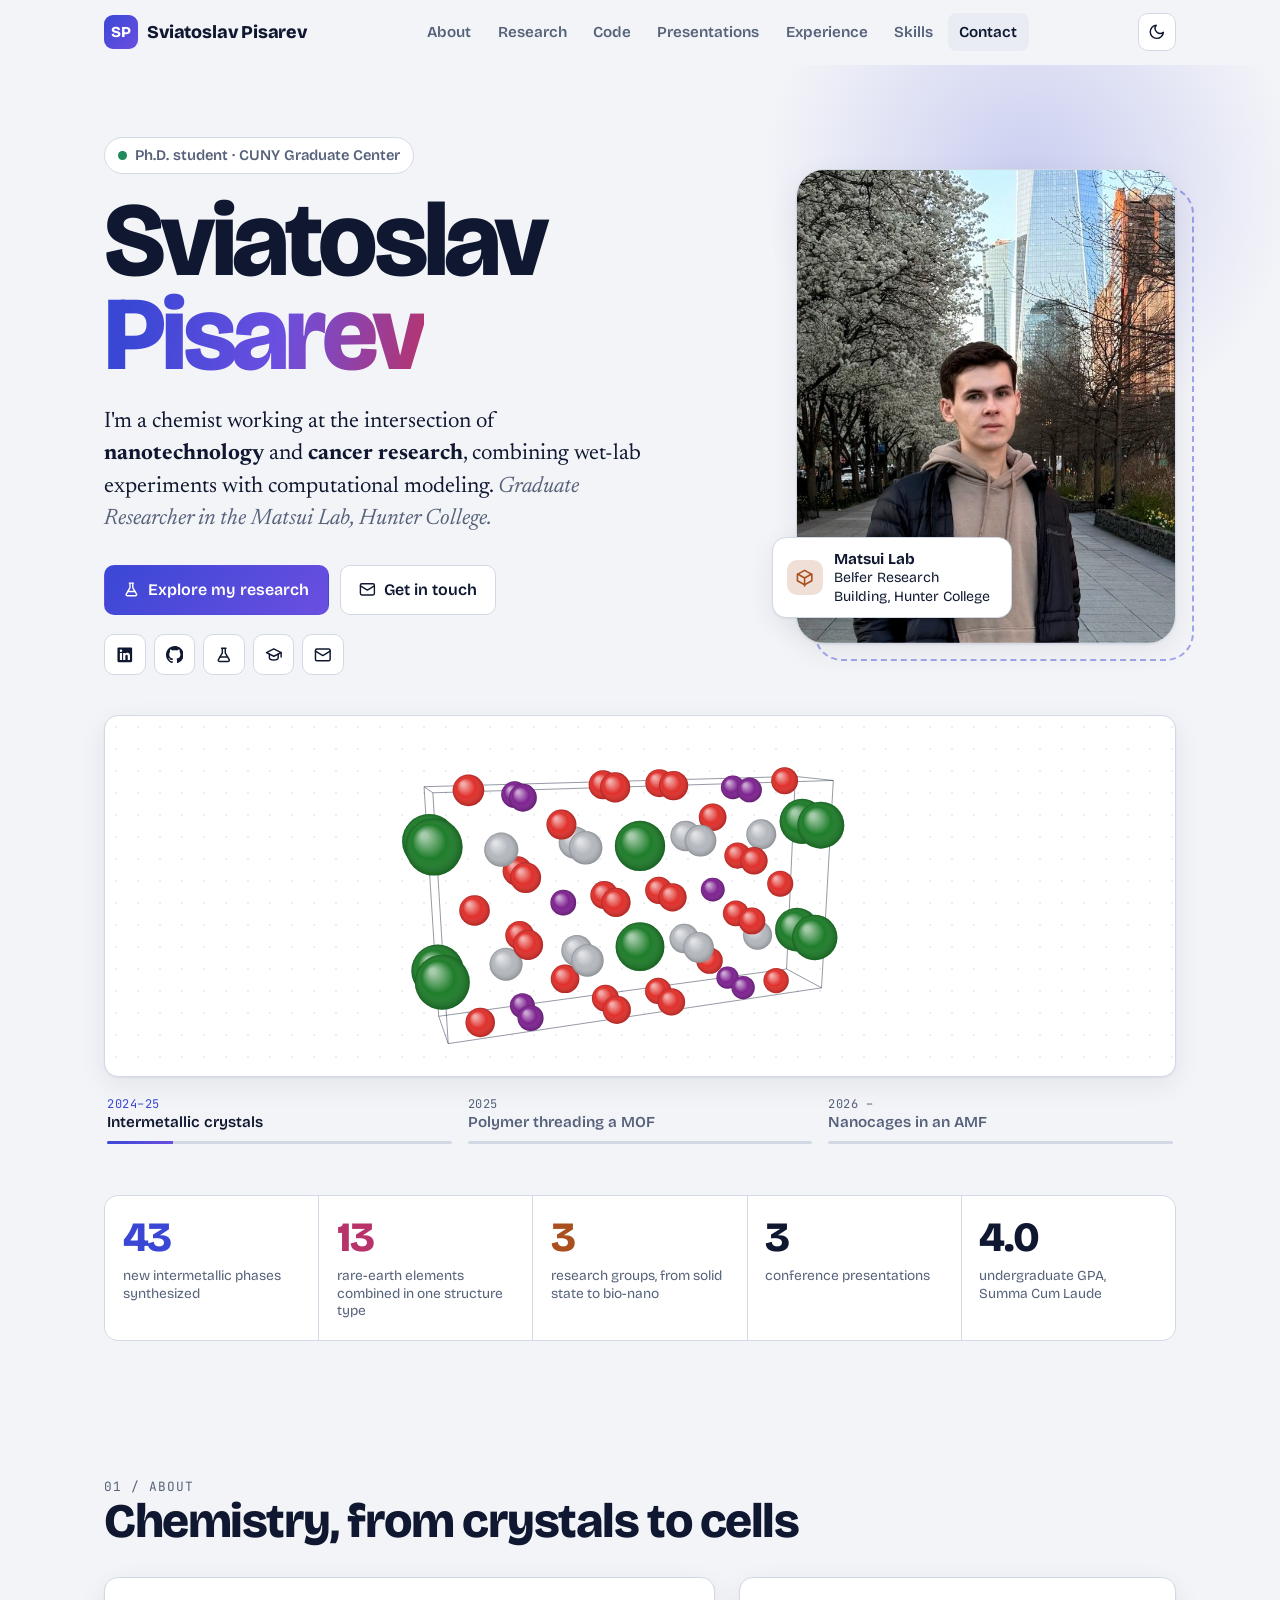
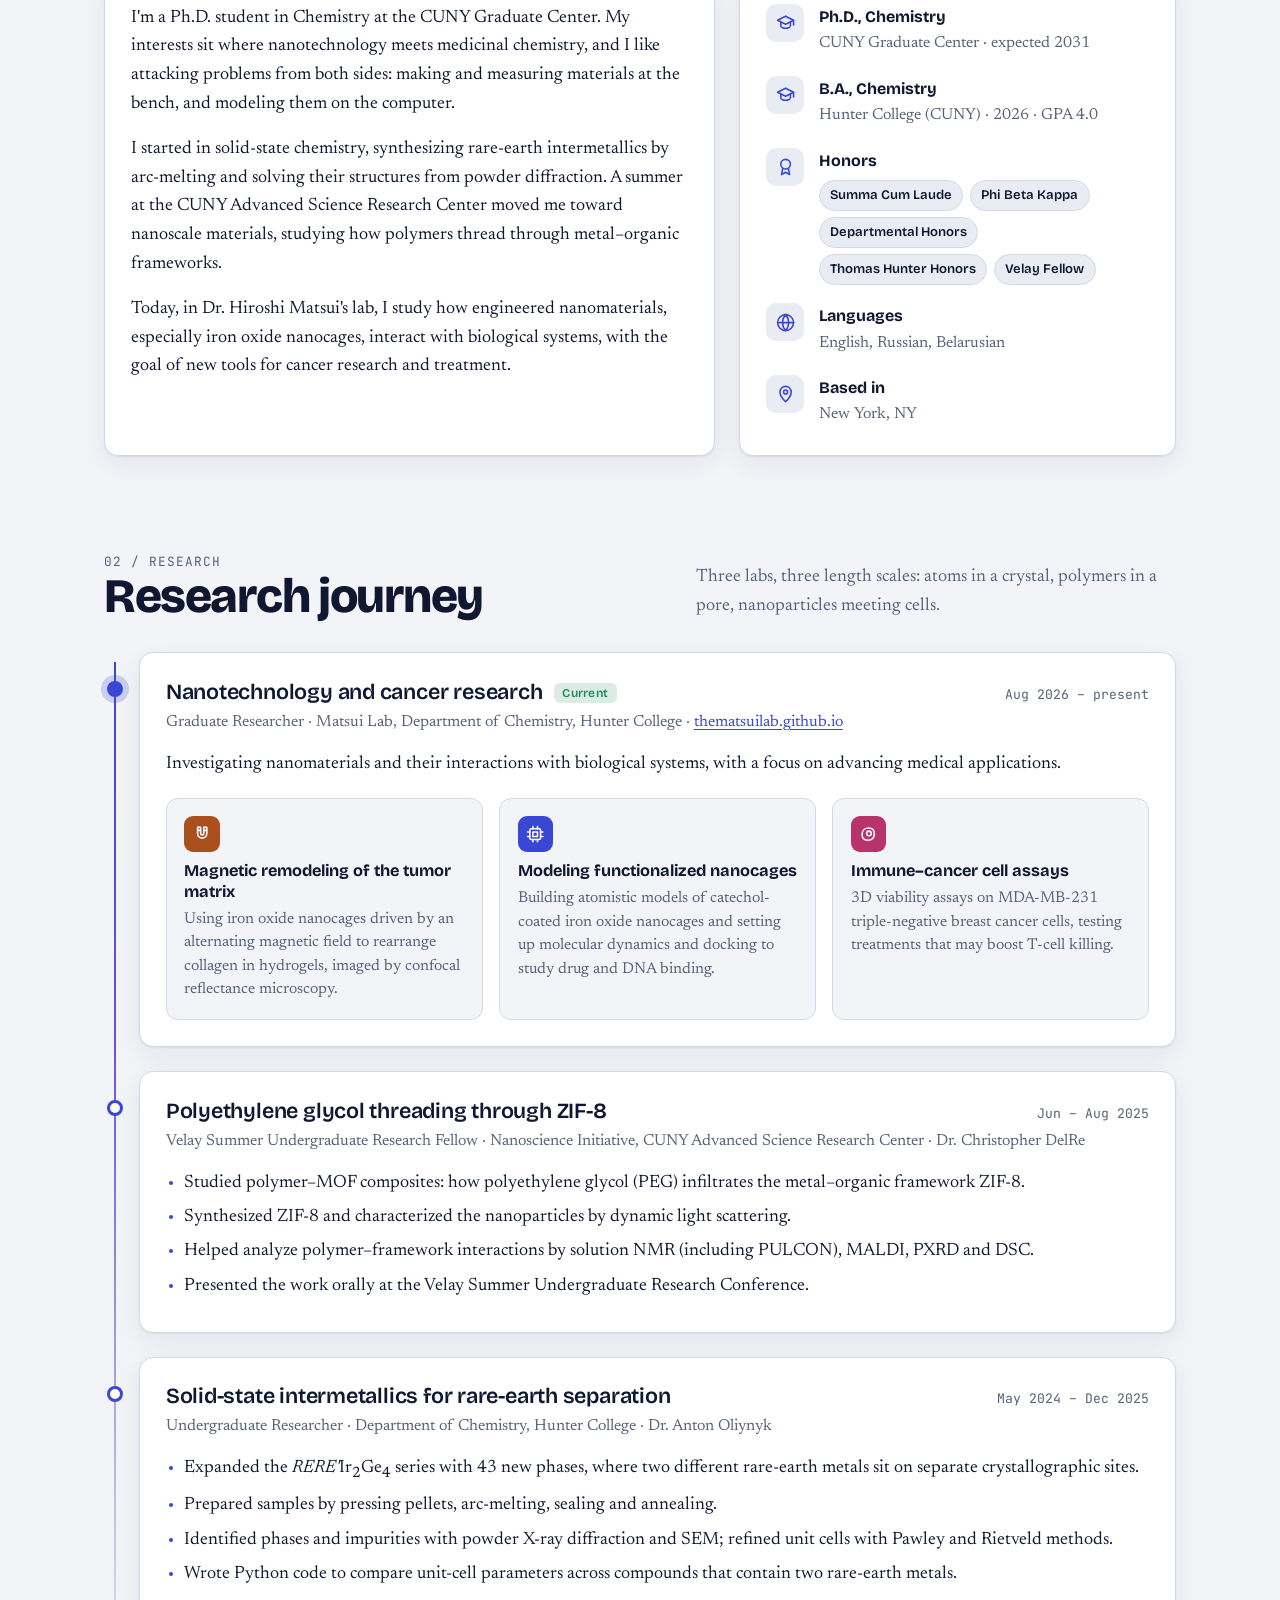
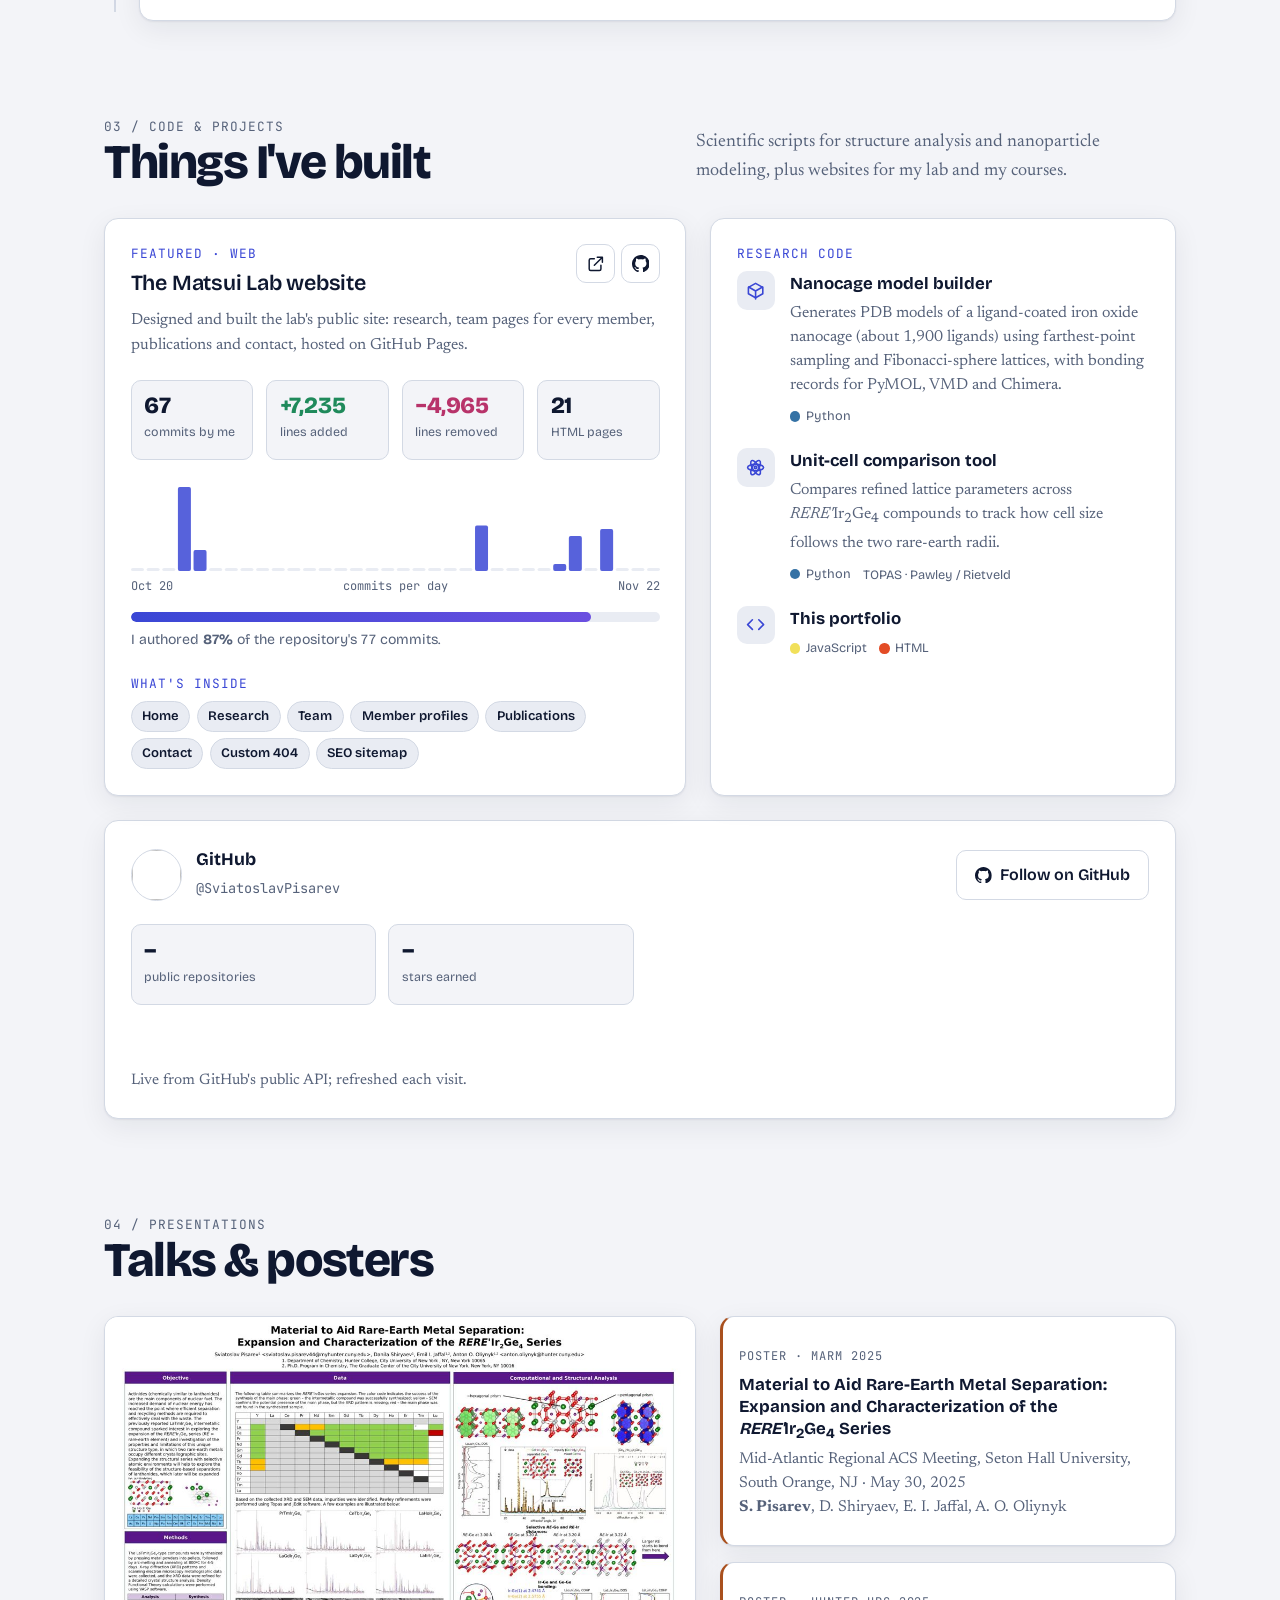
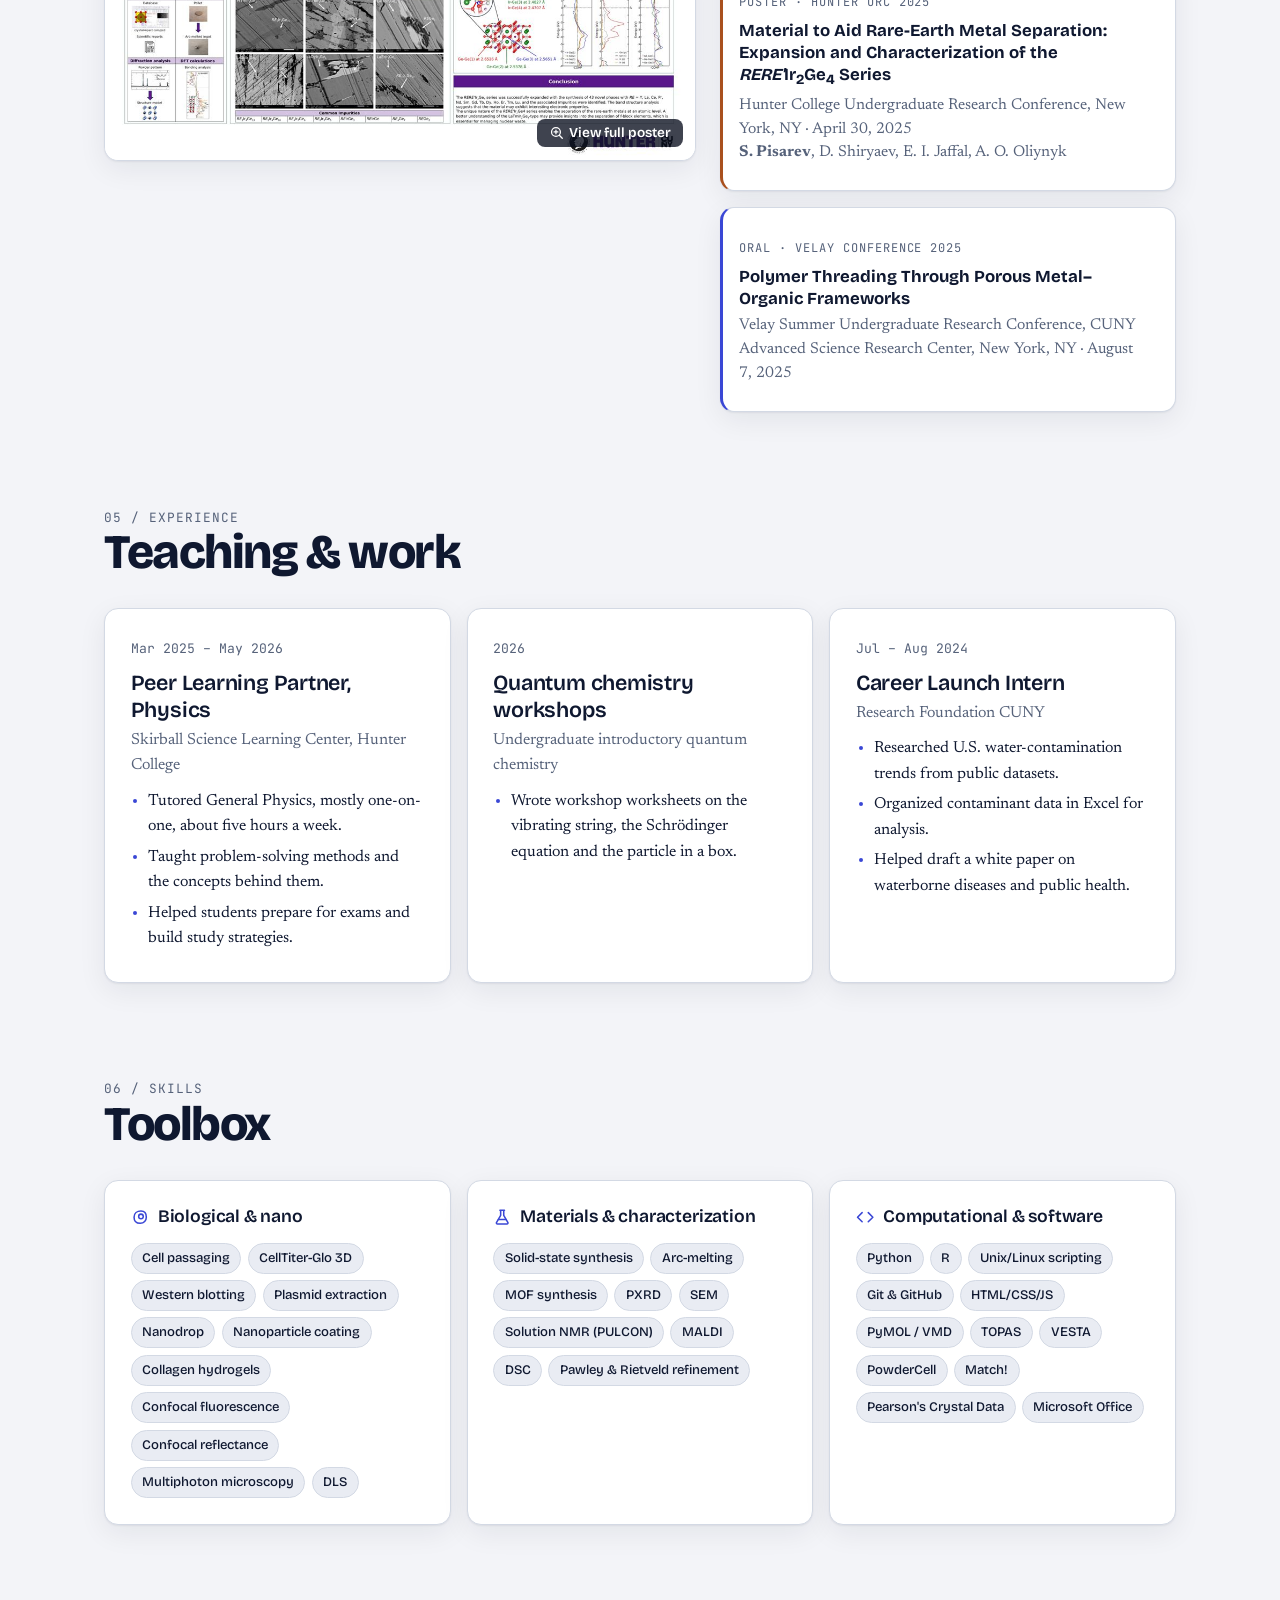
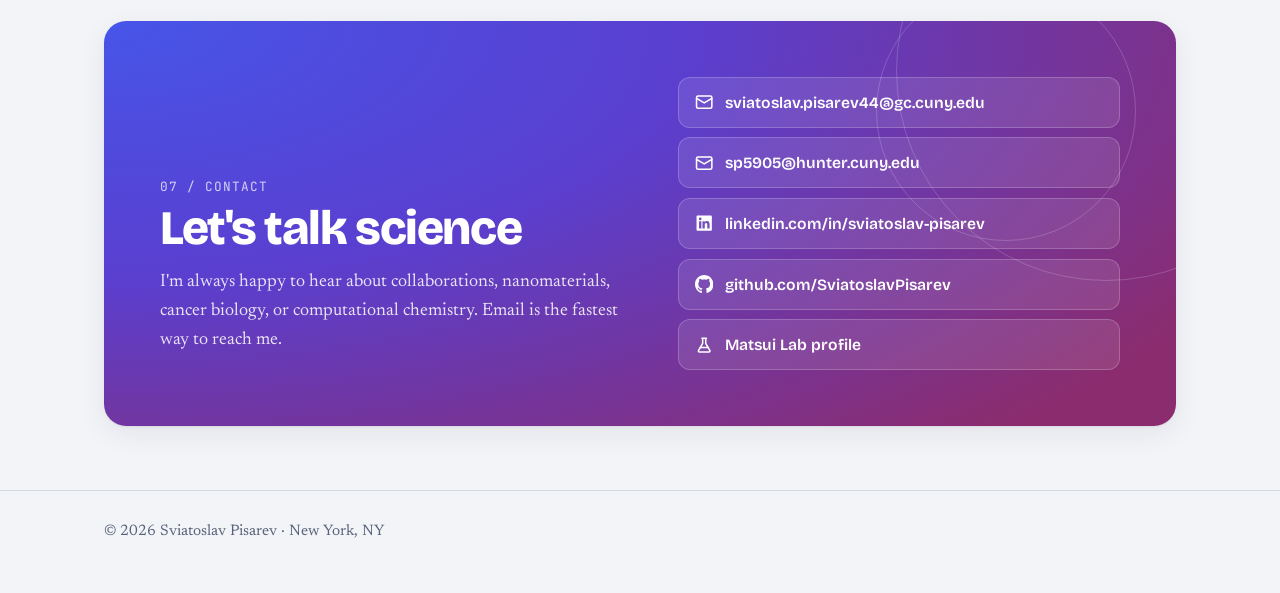
==== commit fc1d7267: "Add files via upload" ====
--- a/index.html
+++ b/index.html
@@ -9,7 +9,9 @@
 <meta property="og:type" content="profile">
 <meta property="og:title" content="Sviatoslav Pisarev | Chemistry Ph.D. student">
 <meta property="og:description" content="Nanotechnology and cancer research at the CUNY Graduate Center and the Matsui Lab, Hunter College.">
-<meta property="og:image" content="assets/img/og.jpg">
+<meta property="og:image" content="https://sviatoslavpisarev.github.io/assets/img/og.jpg">
+<meta property="og:url" content="https://sviatoslavpisarev.github.io/">
+<link rel="canonical" href="https://sviatoslavpisarev.github.io/">
 <meta name="twitter:card" content="summary_large_image">
 <meta name="theme-color" content="#3A47D5">
 <link rel="icon" href="assets/img/favicon.svg" type="image/svg+xml">
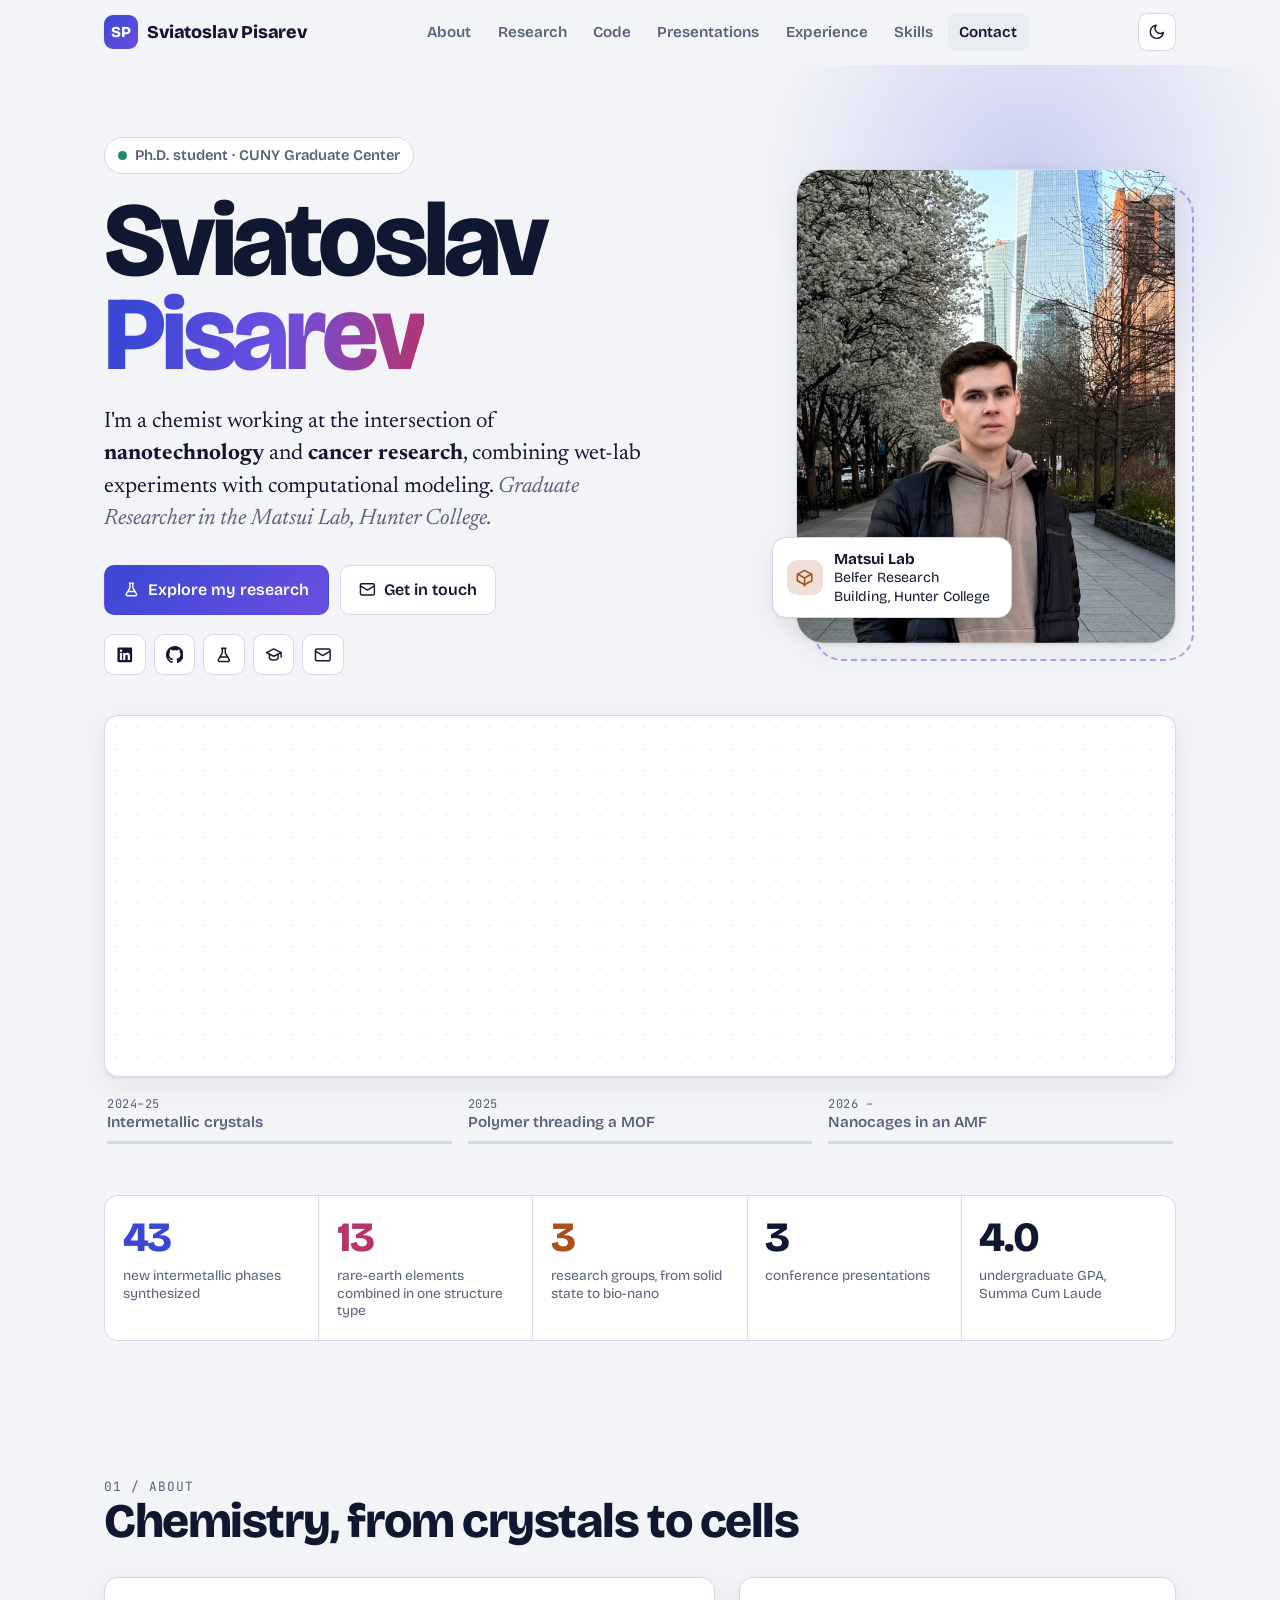
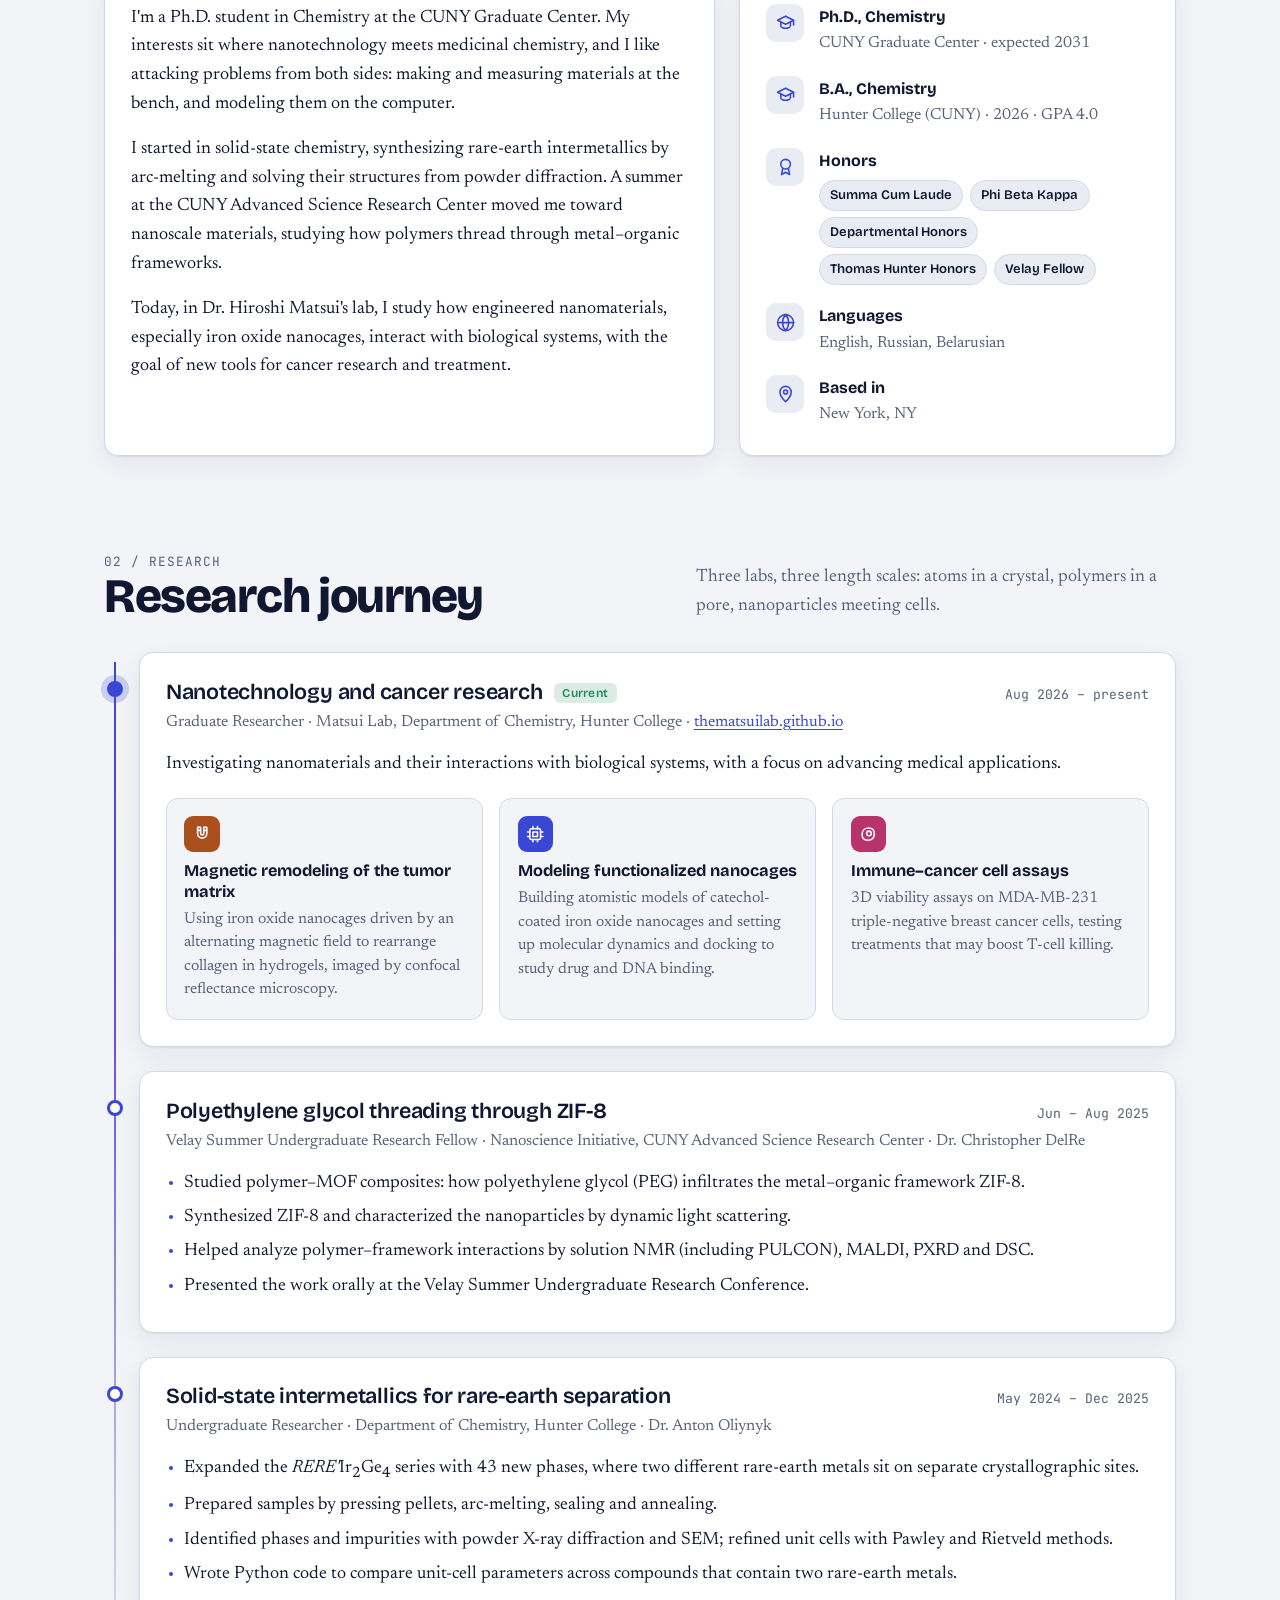
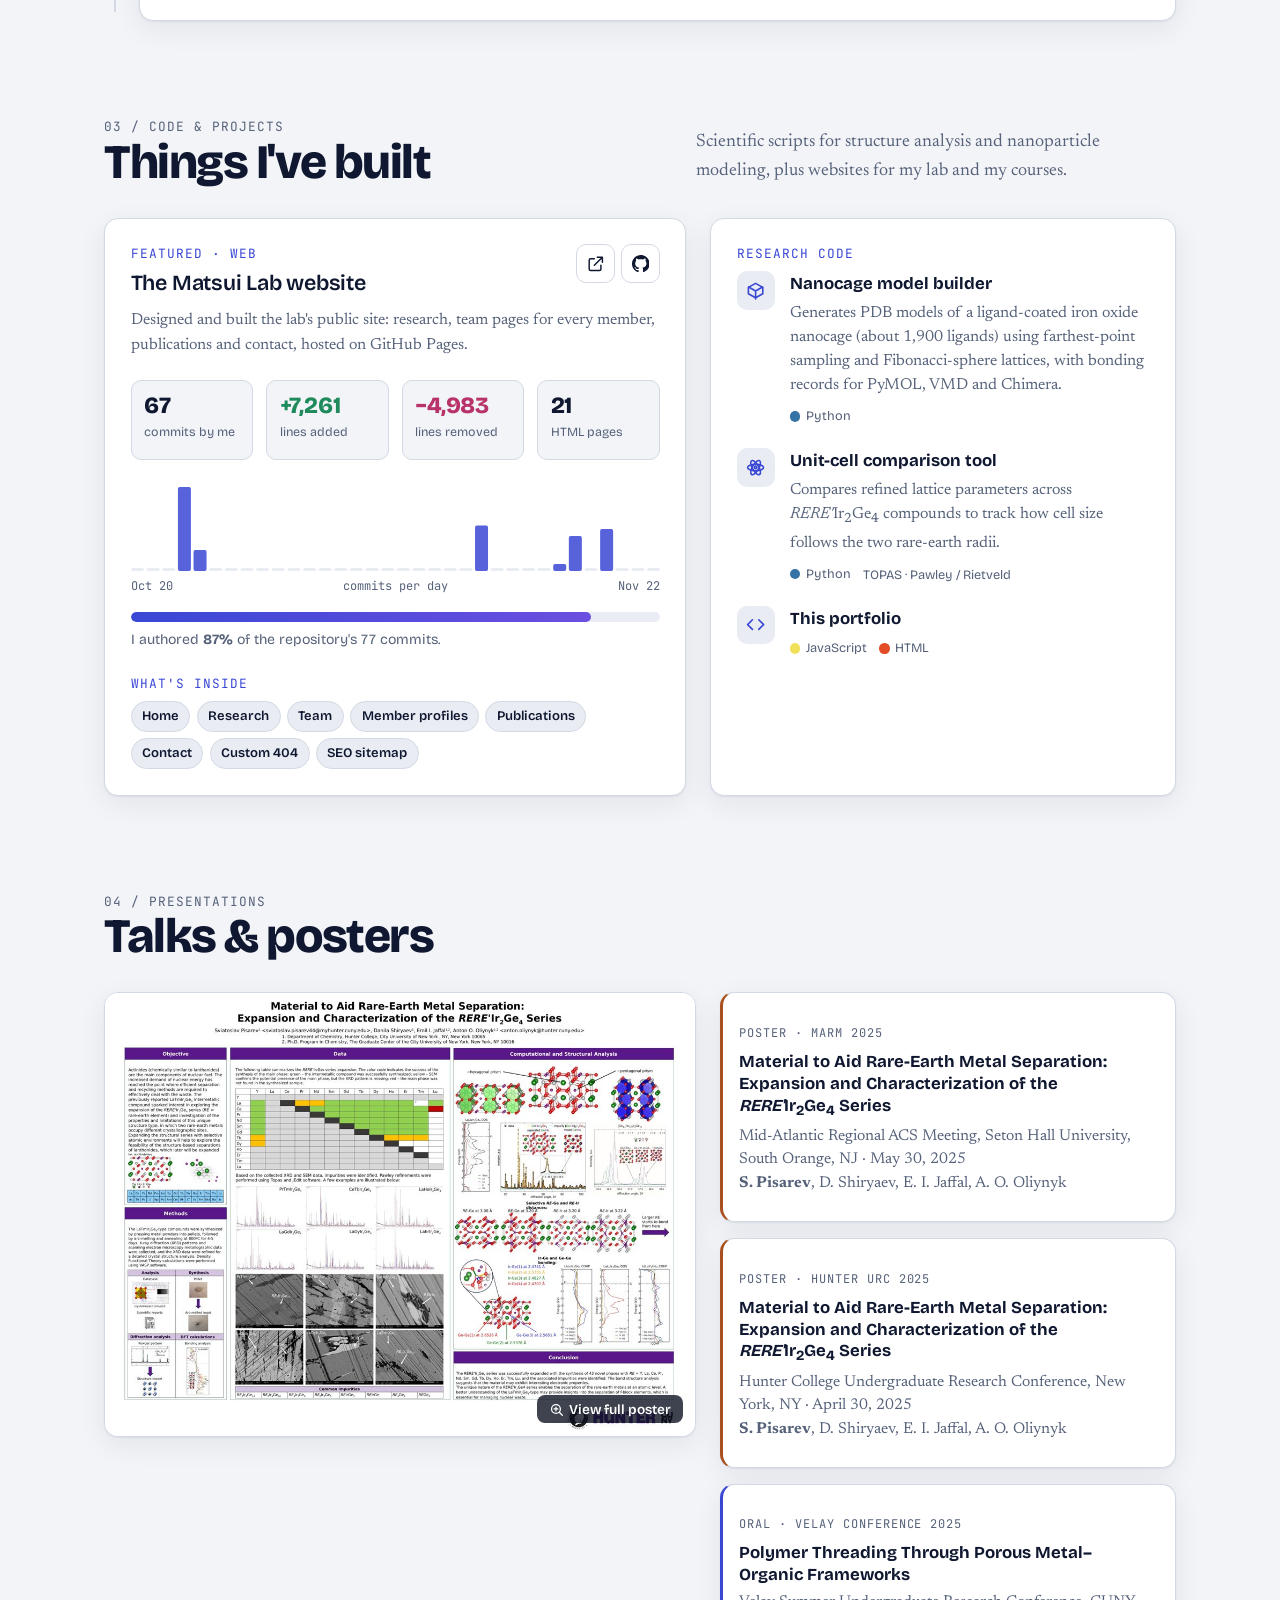
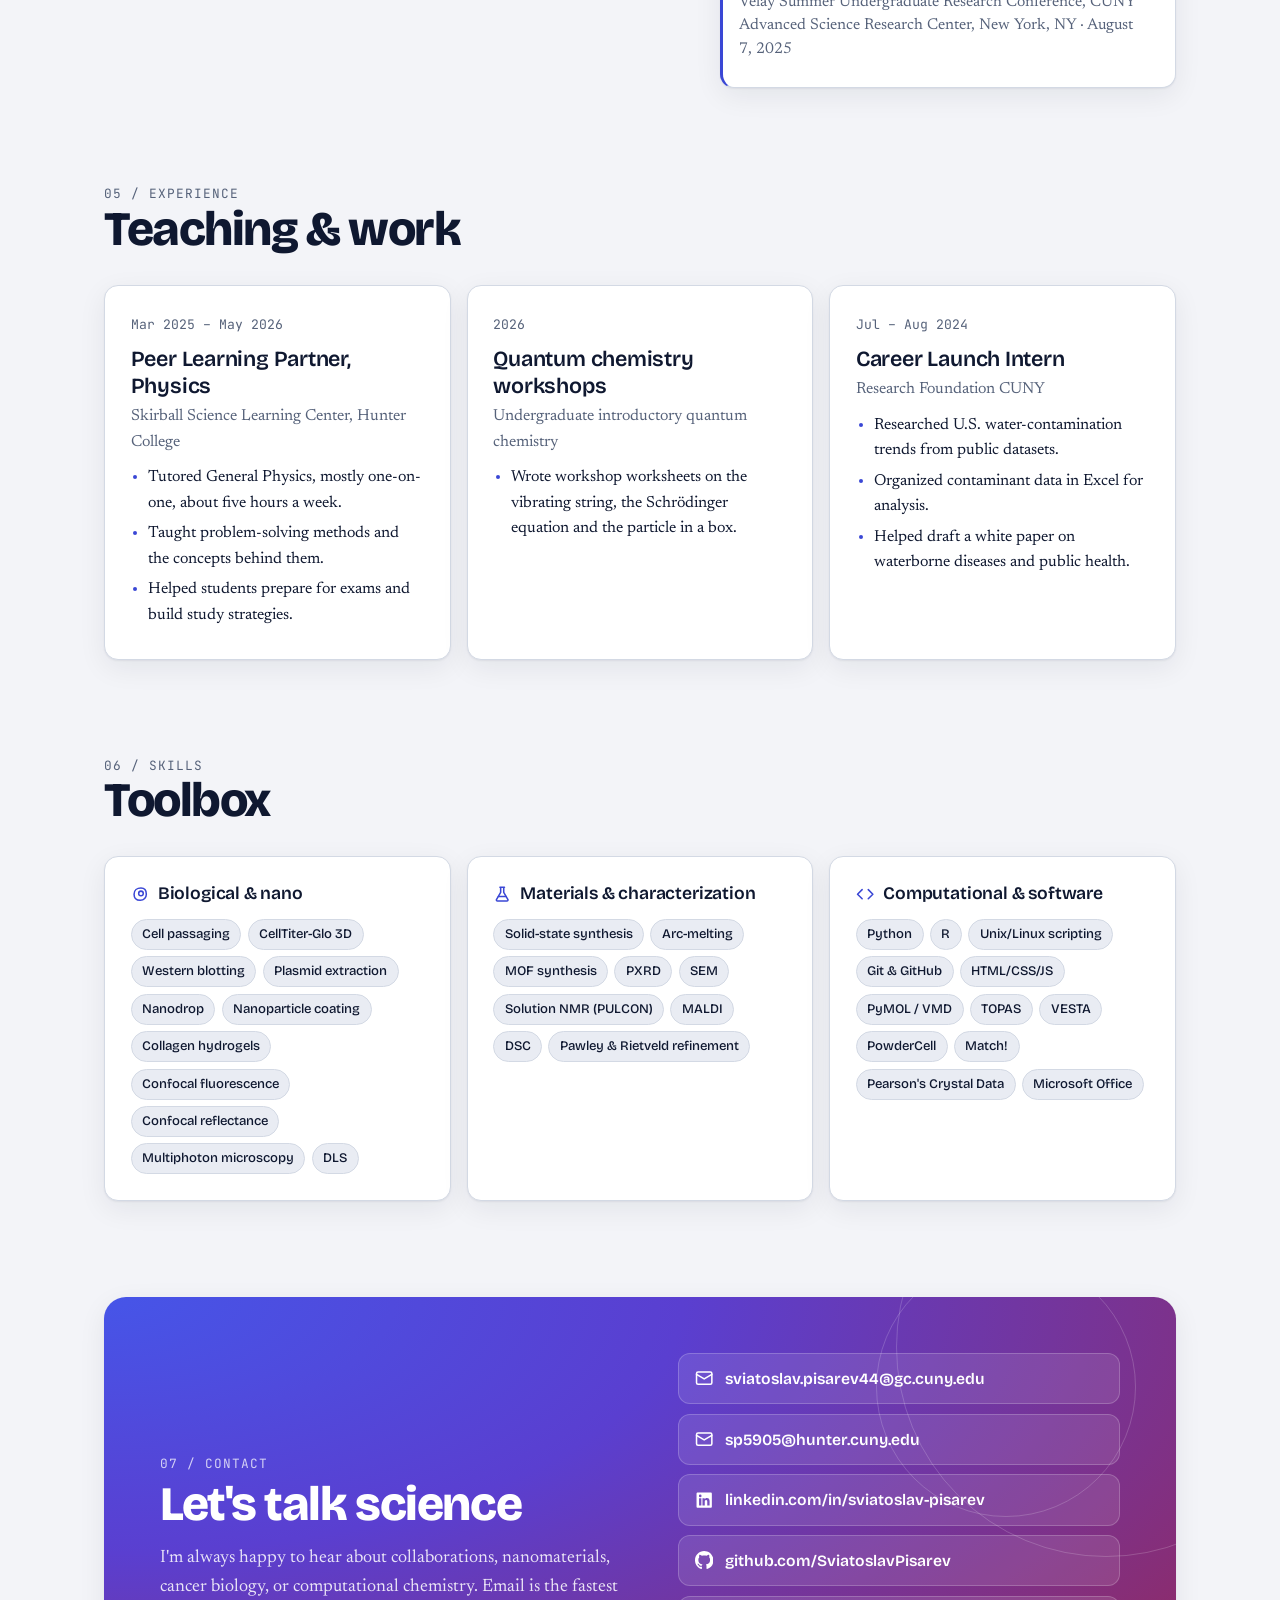
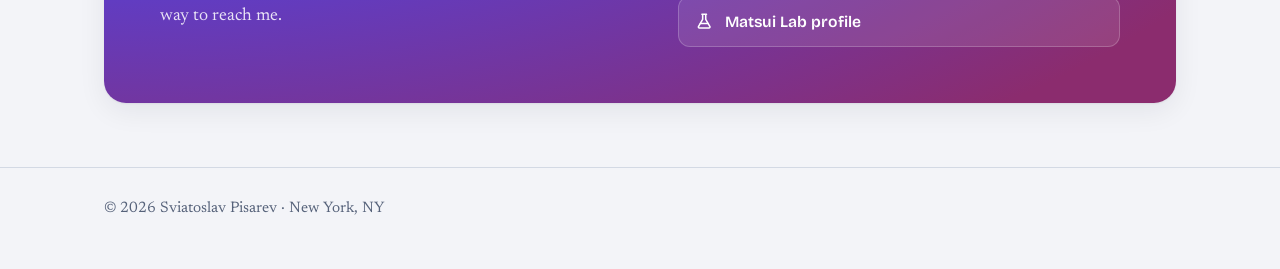
==== commit 3b7452aa: "Add files via upload" ====
--- a/index.html
+++ b/index.html
@@ -300,33 +300,6 @@
         </div>
       </div>
 
-      <!-- Live GitHub panel: filled in by main.js when a username is known -->
-      <div class="card gh reveal" id="gh" hidden>
-        <div class="gh-top">
-          <div class="gh-user">
-            <img id="gh-avatar" alt="" width="52" height="52">
-            <div><b id="gh-name">GitHub</b><span id="gh-login"></span></div>
-          </div>
-          <a class="btn" id="gh-link" href="#" target="_blank" rel="noopener"><svg><use href="#i-github"/></svg>Follow on GitHub</a>
-        </div>
-        <div class="kv gh-kv">
-          <div><b id="gh-contrib">–</b><span>contributions, last 12 months</span></div>
-          <div><b id="gh-repos">–</b><span>public repositories</span></div>
-          <div><b id="gh-streak">–</b><span>longest streak (days)</span></div>
-          <div><b id="gh-stars">–</b><span>stars earned</span></div>
-        </div>
-        <div class="heat-wrap" id="heat-wrap"><div class="skeleton" style="height:118px"></div></div>
-        <div class="heat-legend" id="heat-legend" hidden>
-          <span id="heat-range"></span>
-          <span class="scale">Less <i style="background:var(--heat-0)"></i><i data-l="1"></i><i data-l="2"></i><i data-l="3"></i><i data-l="4"></i> More</span>
-        </div>
-        <div id="gh-langs-wrap" hidden>
-          <div class="langbar" id="gh-langbar"></div>
-          <div class="langs" id="gh-langs"></div>
-        </div>
-        <div class="repos" id="gh-repos-list"></div>
-        <p class="gh-note">Live from GitHub's public API; refreshed each visit.</p>
-      </div>
     </section>
 
     <!-- ============ PRESENTATIONS ============ -->
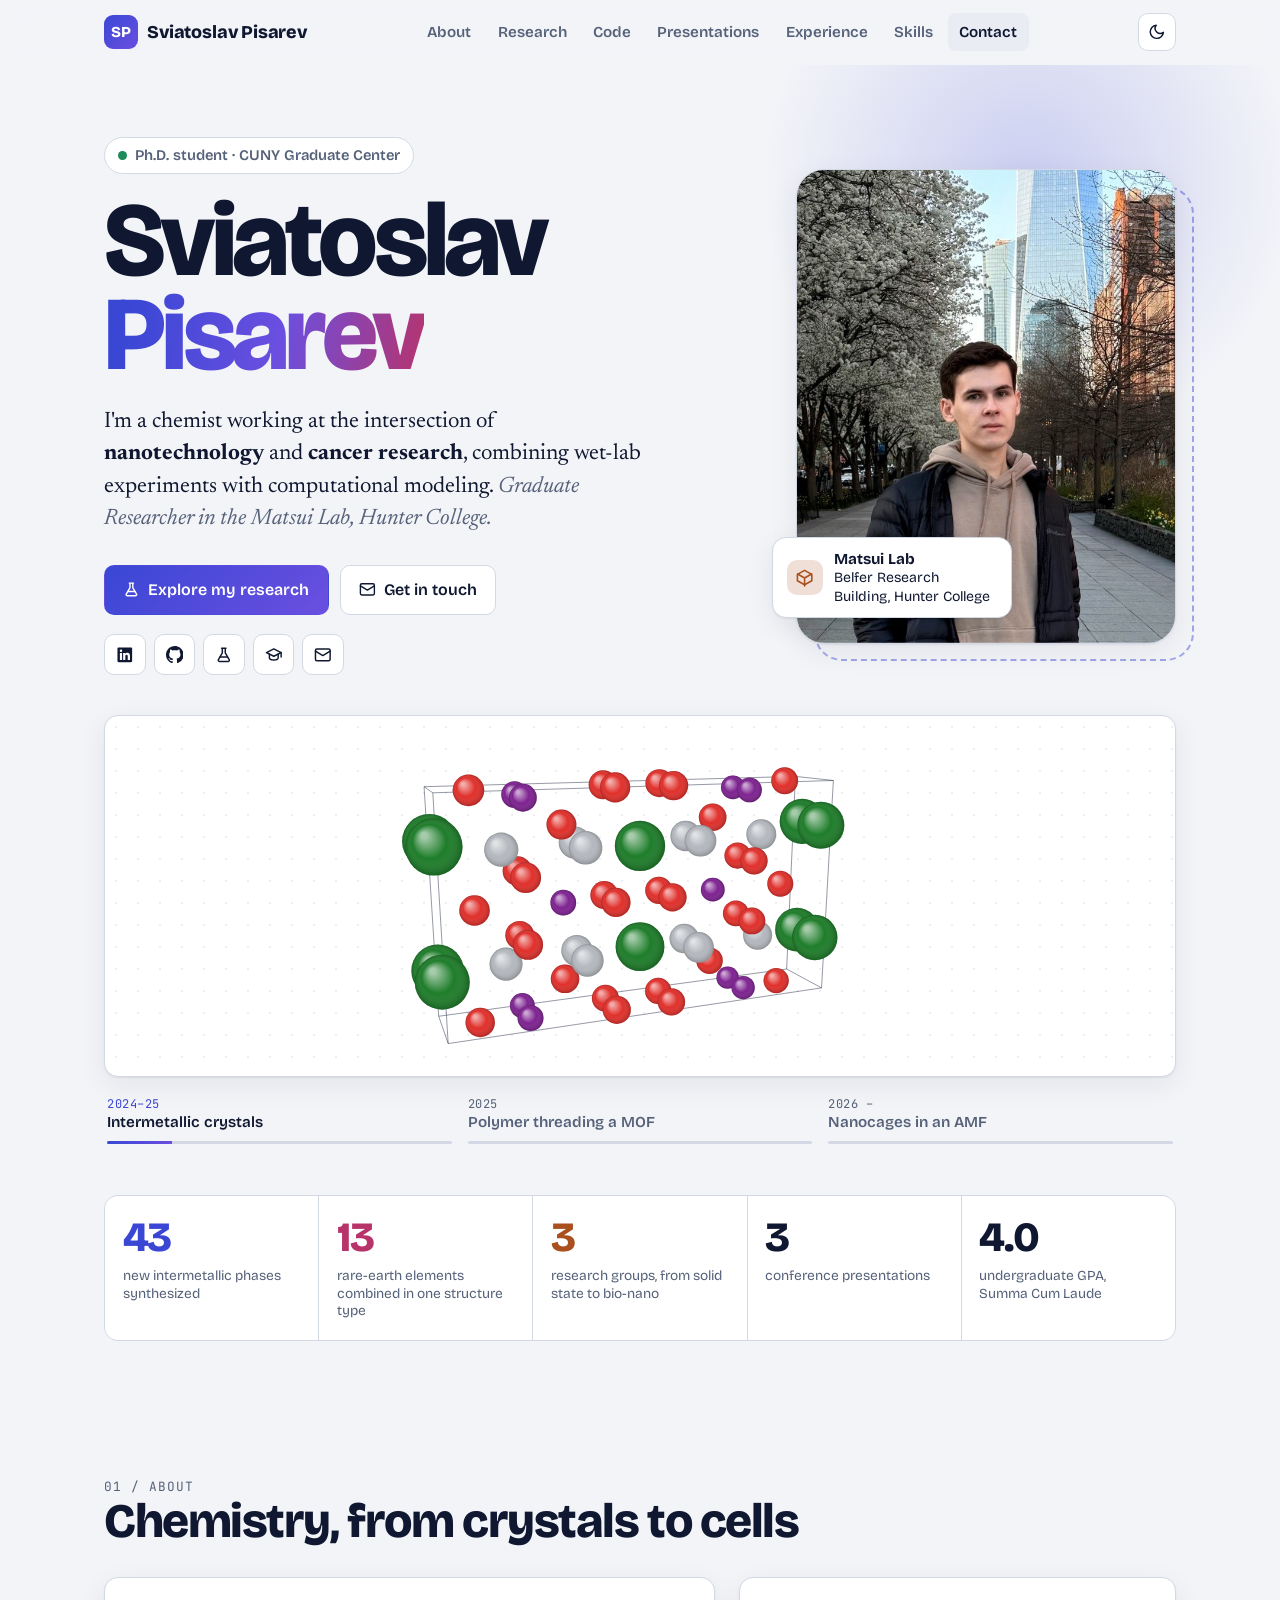
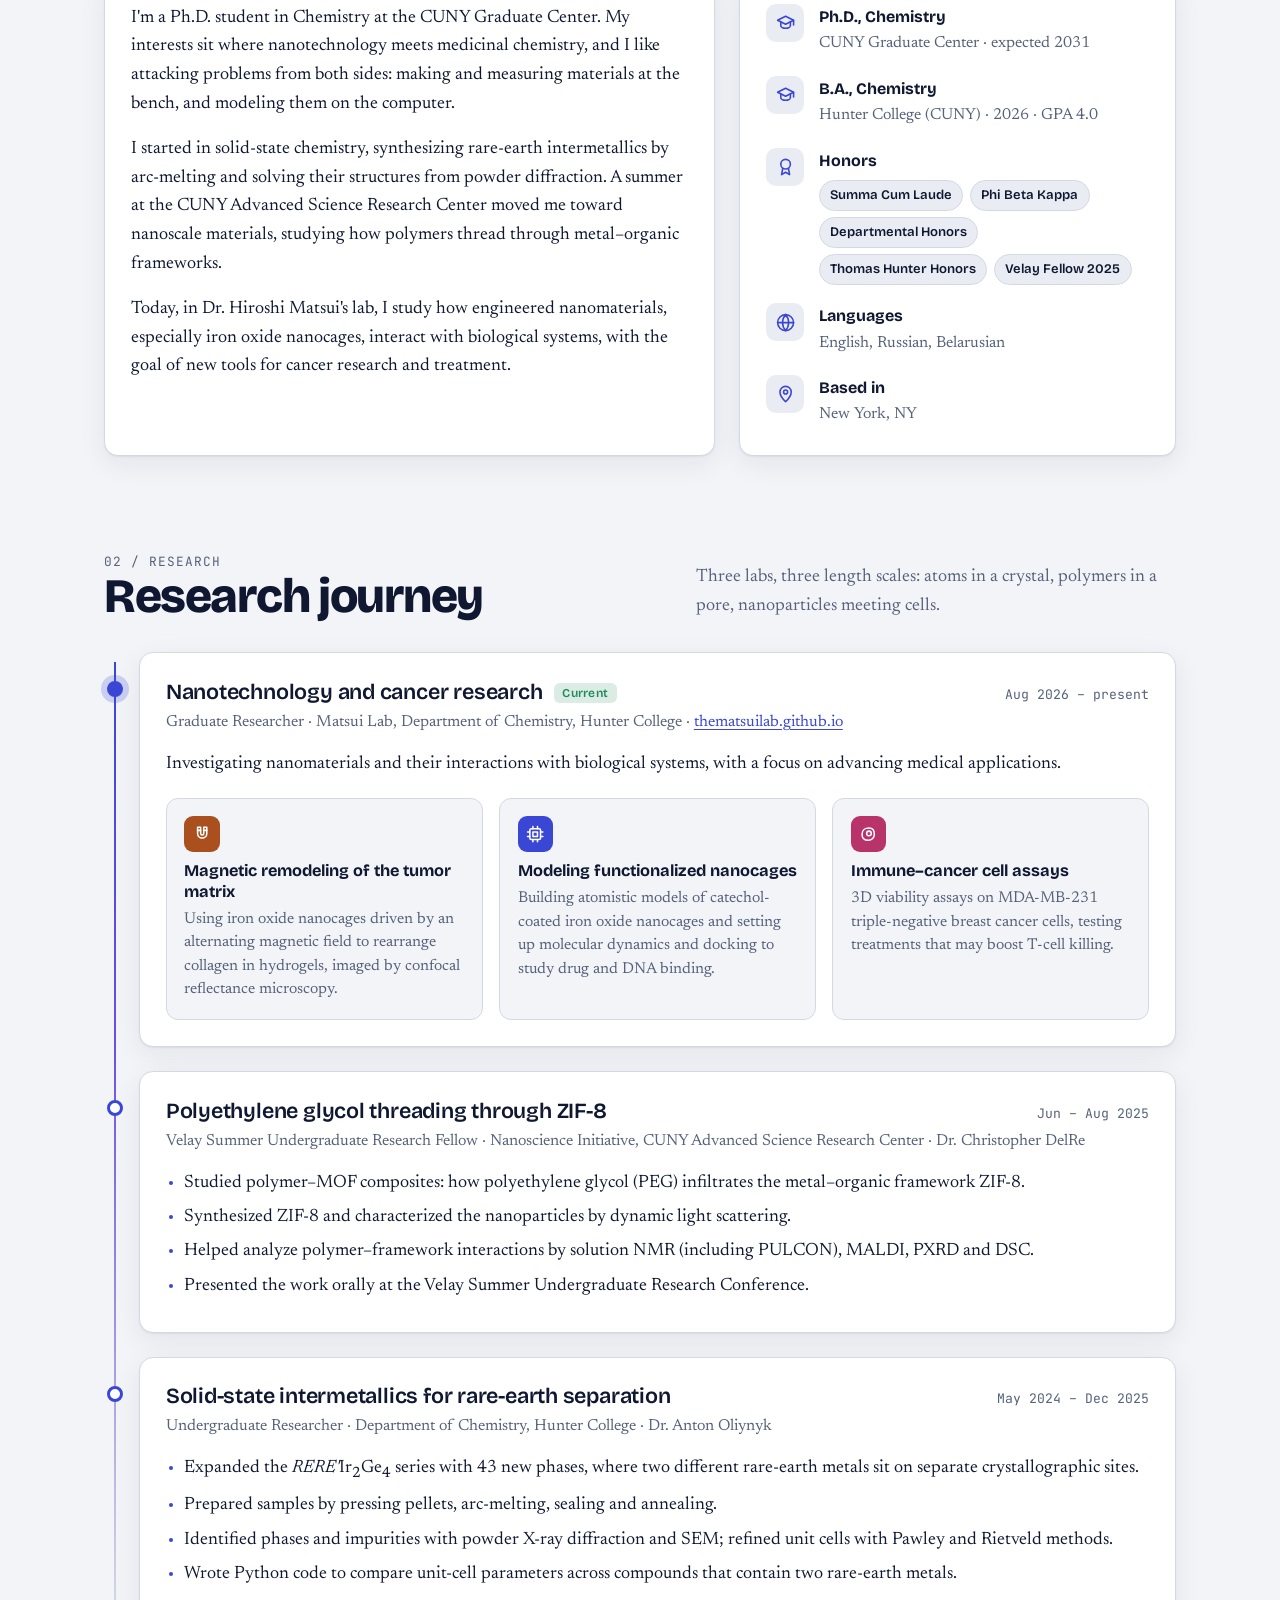
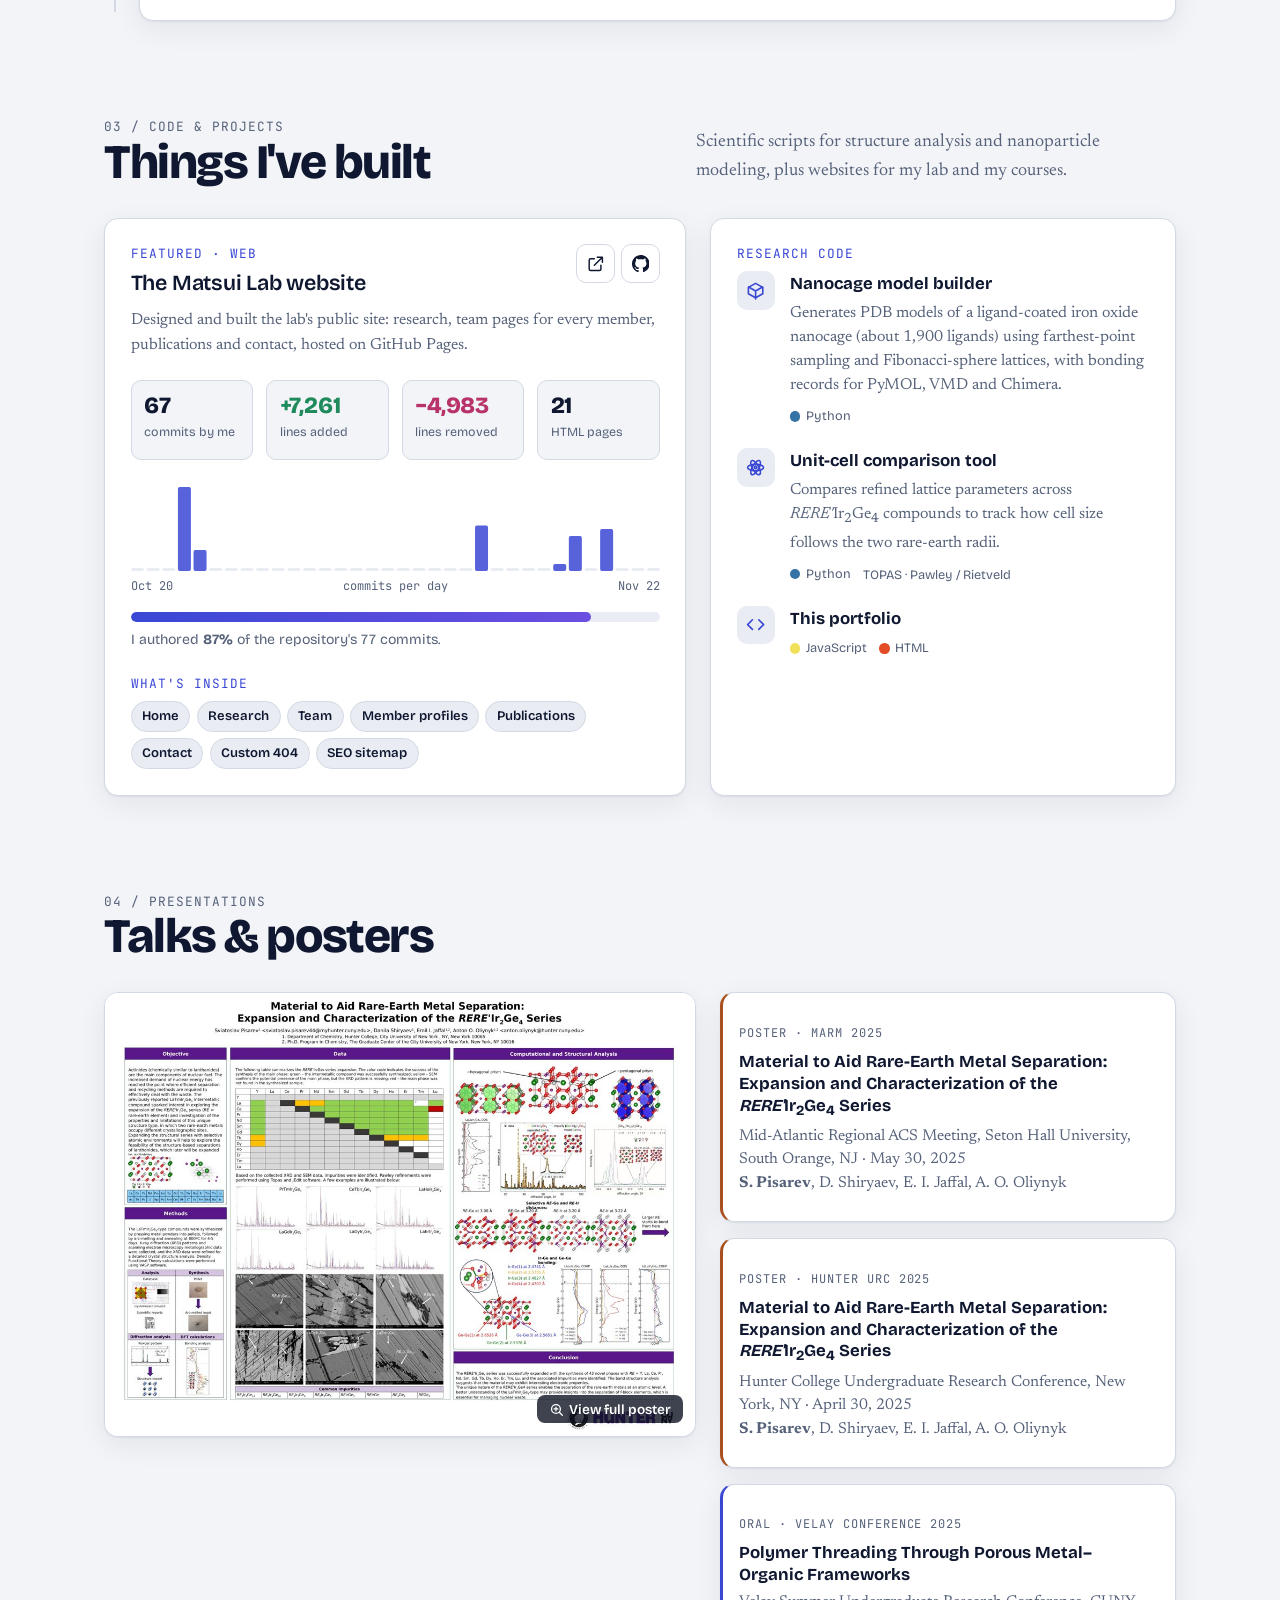
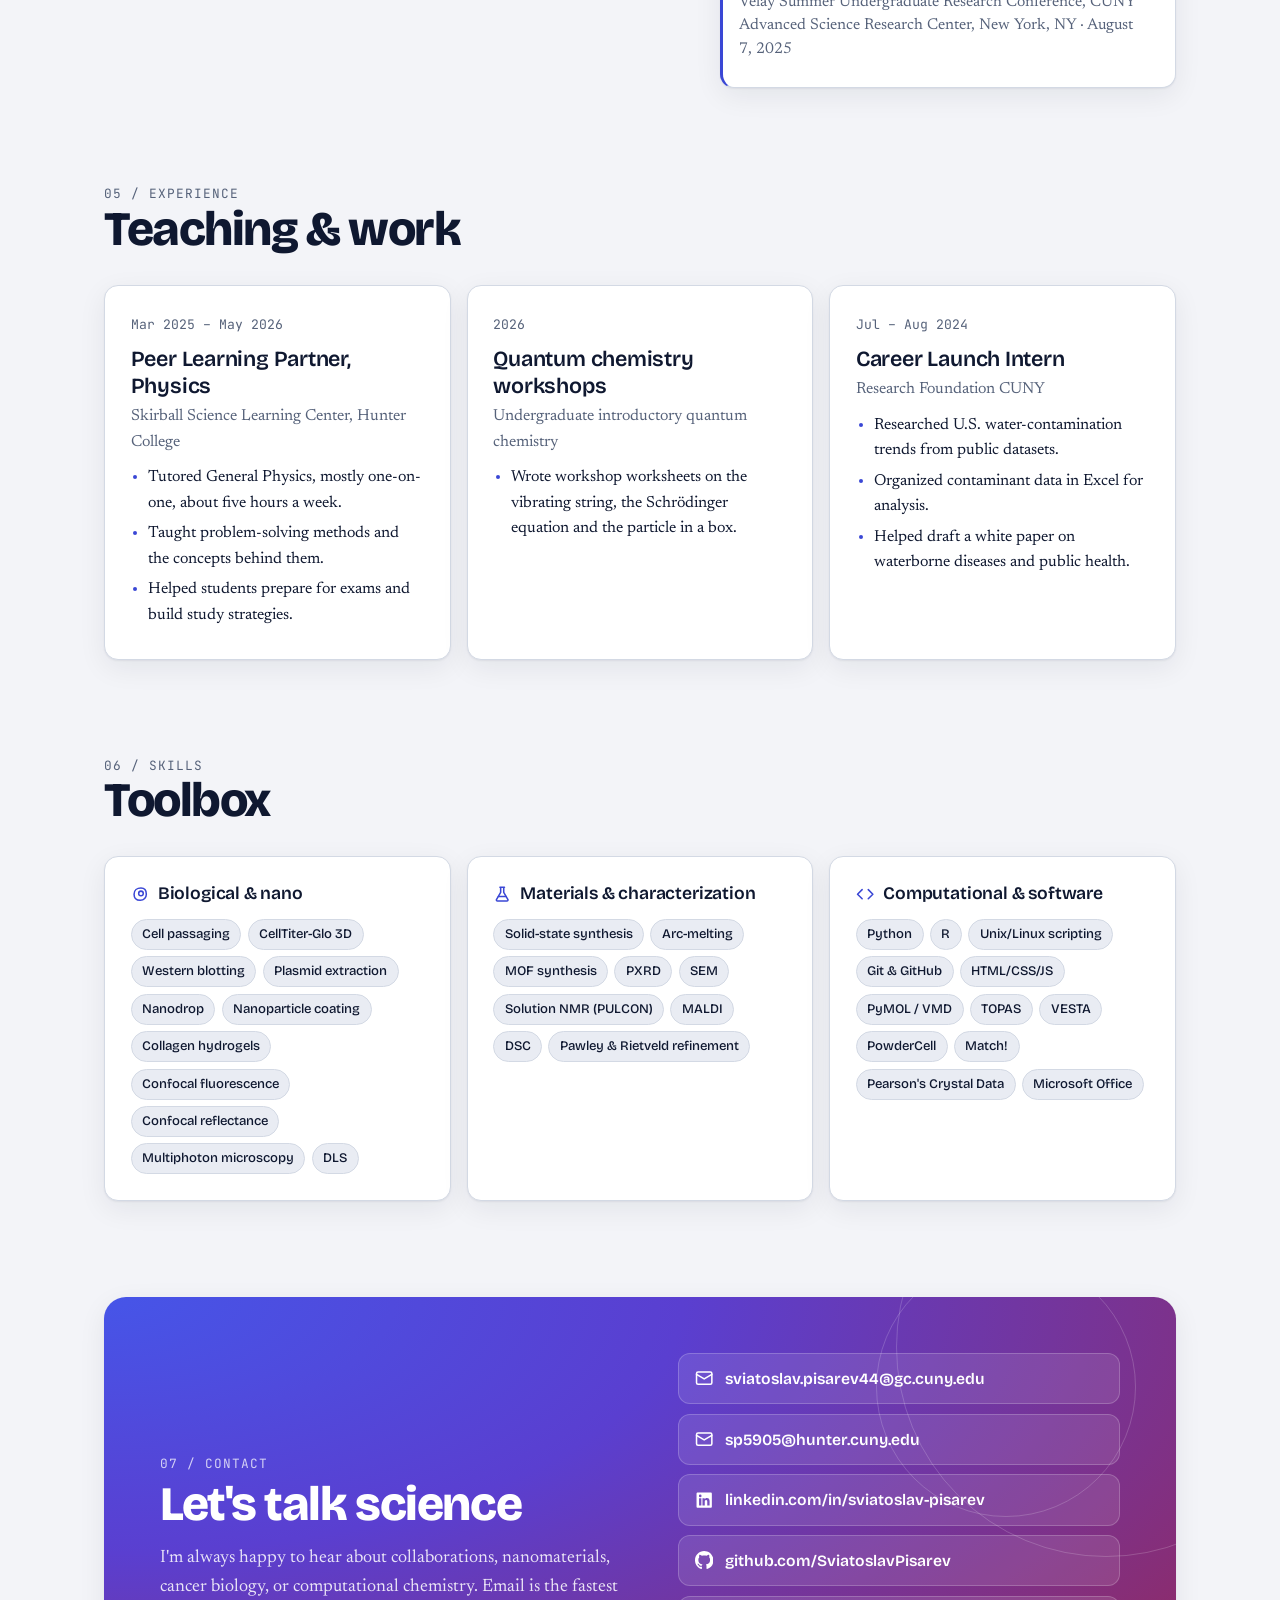
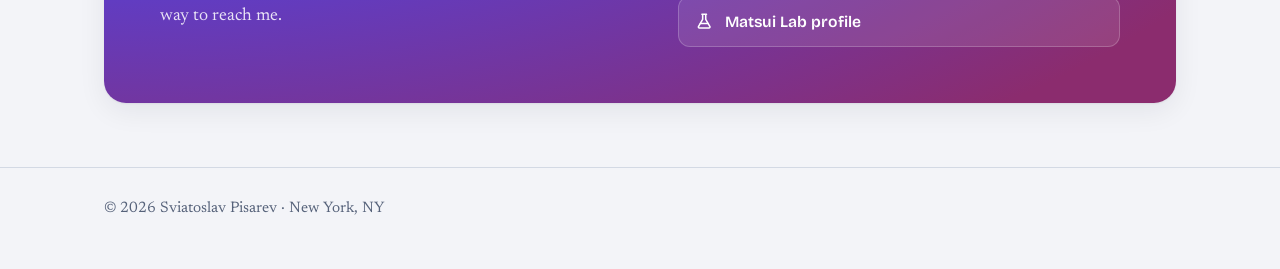
==== commit 6db5241c: "Update index.html" ====
--- a/index.html
+++ b/index.html
@@ -6,6 +6,7 @@
 <title>Sviatoslav Pisarev | Chemistry Ph.D. student</title>
 <meta name="description" content="Sviatoslav Pisarev, Chemistry Ph.D. student at the CUNY Graduate Center and graduate researcher in the Matsui Lab, working at the intersection of nanotechnology and cancer research.">
 <meta name="author" content="Sviatoslav Pisarev">
+<meta name="google-site-verification" content="yQ7kSuK5m1VwzE_0k2e_9GZWlL4bEM_wrN84jGu1I4s">
 <meta property="og:type" content="profile">
 <meta property="og:title" content="Sviatoslav Pisarev | Chemistry Ph.D. student">
 <meta property="og:description" content="Nanotechnology and cancer research at the CUNY Graduate Center and the Matsui Lab, Hunter College.">
@@ -161,7 +162,7 @@
           <div class="fact"><span class="ico"><svg><use href="#i-cap"/></svg></span><div><b>Ph.D., Chemistry</b><span>CUNY Graduate Center · expected 2031</span></div></div>
           <div class="fact"><span class="ico"><svg><use href="#i-cap"/></svg></span><div><b>B.A., Chemistry</b><span>Hunter College (CUNY) · 2026 · GPA 4.0</span></div></div>
           <div class="fact"><span class="ico"><svg><use href="#i-award"/></svg></span><div><b>Honors</b>
-            <ul class="chips"><li>Summa Cum Laude</li><li>Phi Beta Kappa</li><li>Departmental Honors</li><li>Thomas Hunter Honors</li><li>Velay Fellow</li></ul></div></div>
+            <ul class="chips"><li>Summa Cum Laude</li><li>Phi Beta Kappa</li><li>Departmental Honors</li><li>Thomas Hunter Honors</li><li>Velay Fellow 2025</li></ul></div></div>
           <div class="fact"><span class="ico"><svg><use href="#i-globe"/></svg></span><div><b>Languages</b><span>English, Russian, Belarusian</span></div></div>
           <div class="fact"><span class="ico"><svg><use href="#i-pin"/></svg></span><div><b>Based in</b><span>New York, NY</span></div></div>
         </div>
